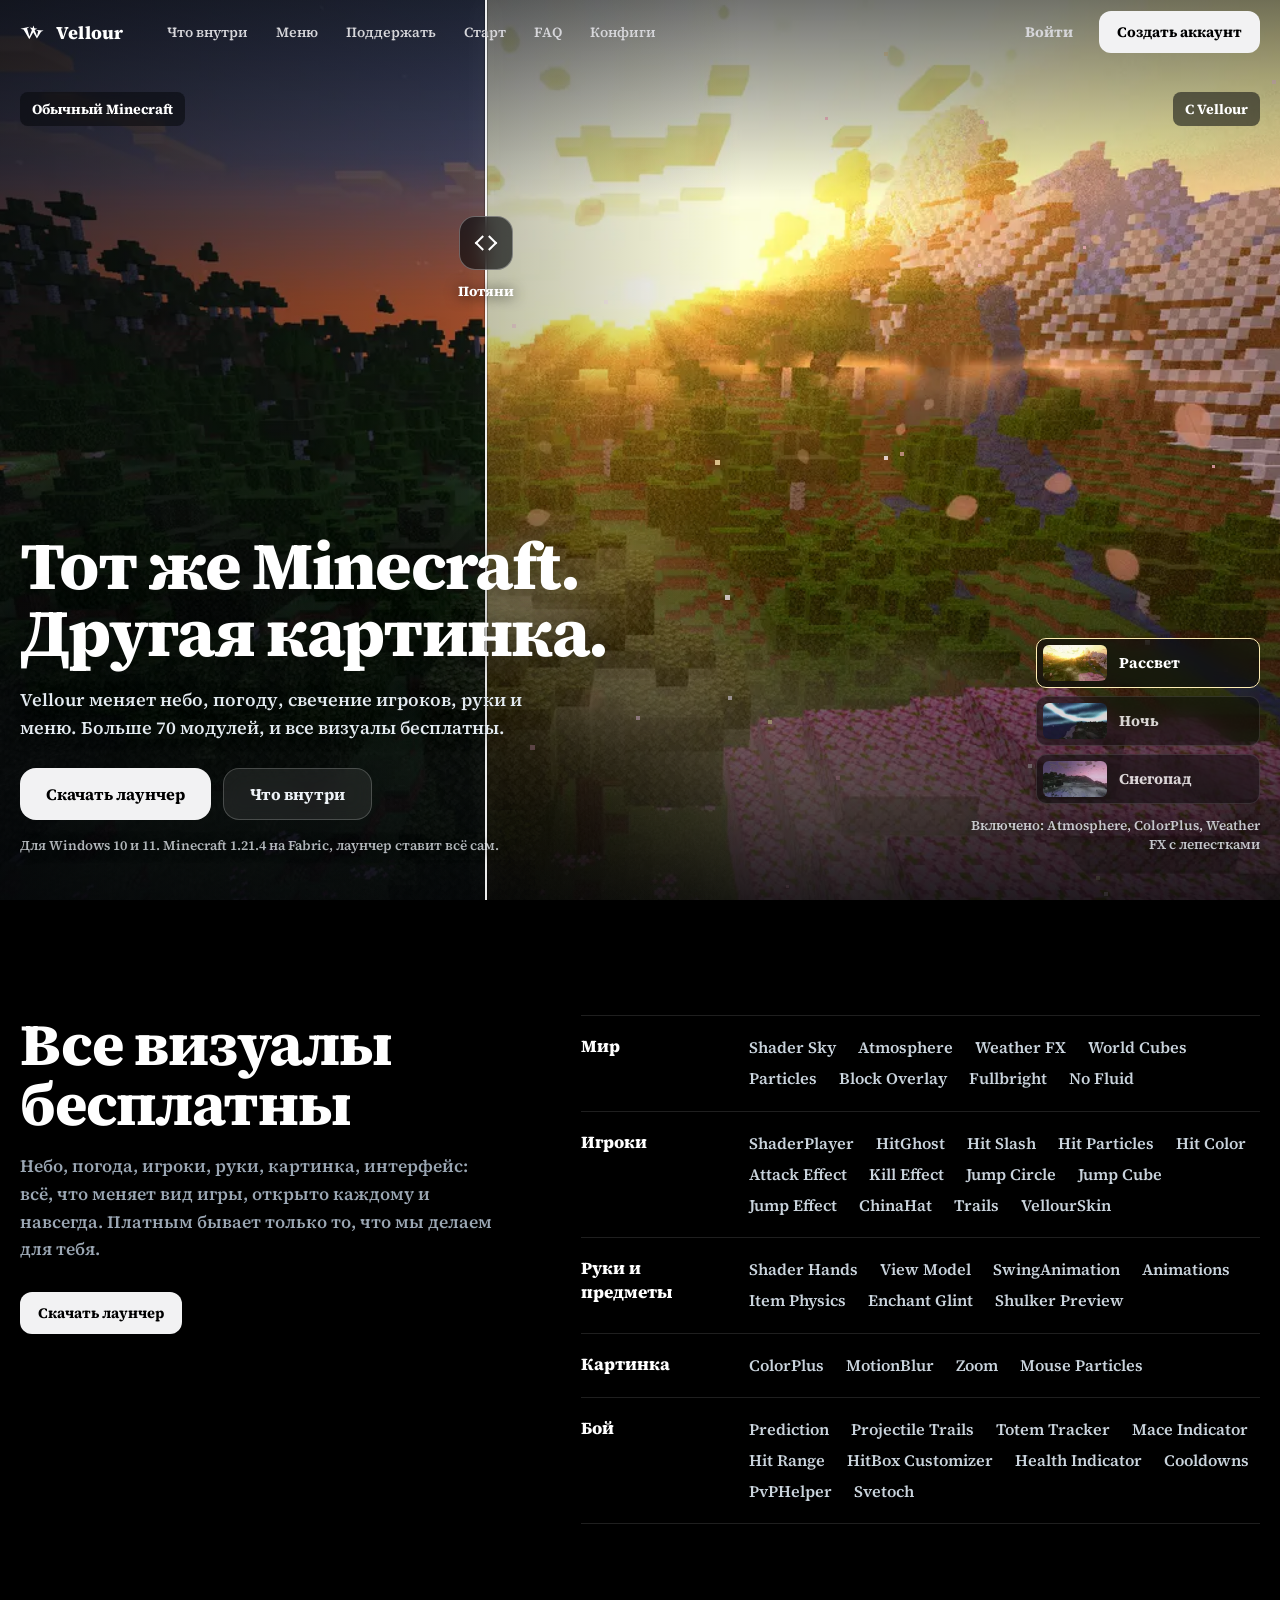
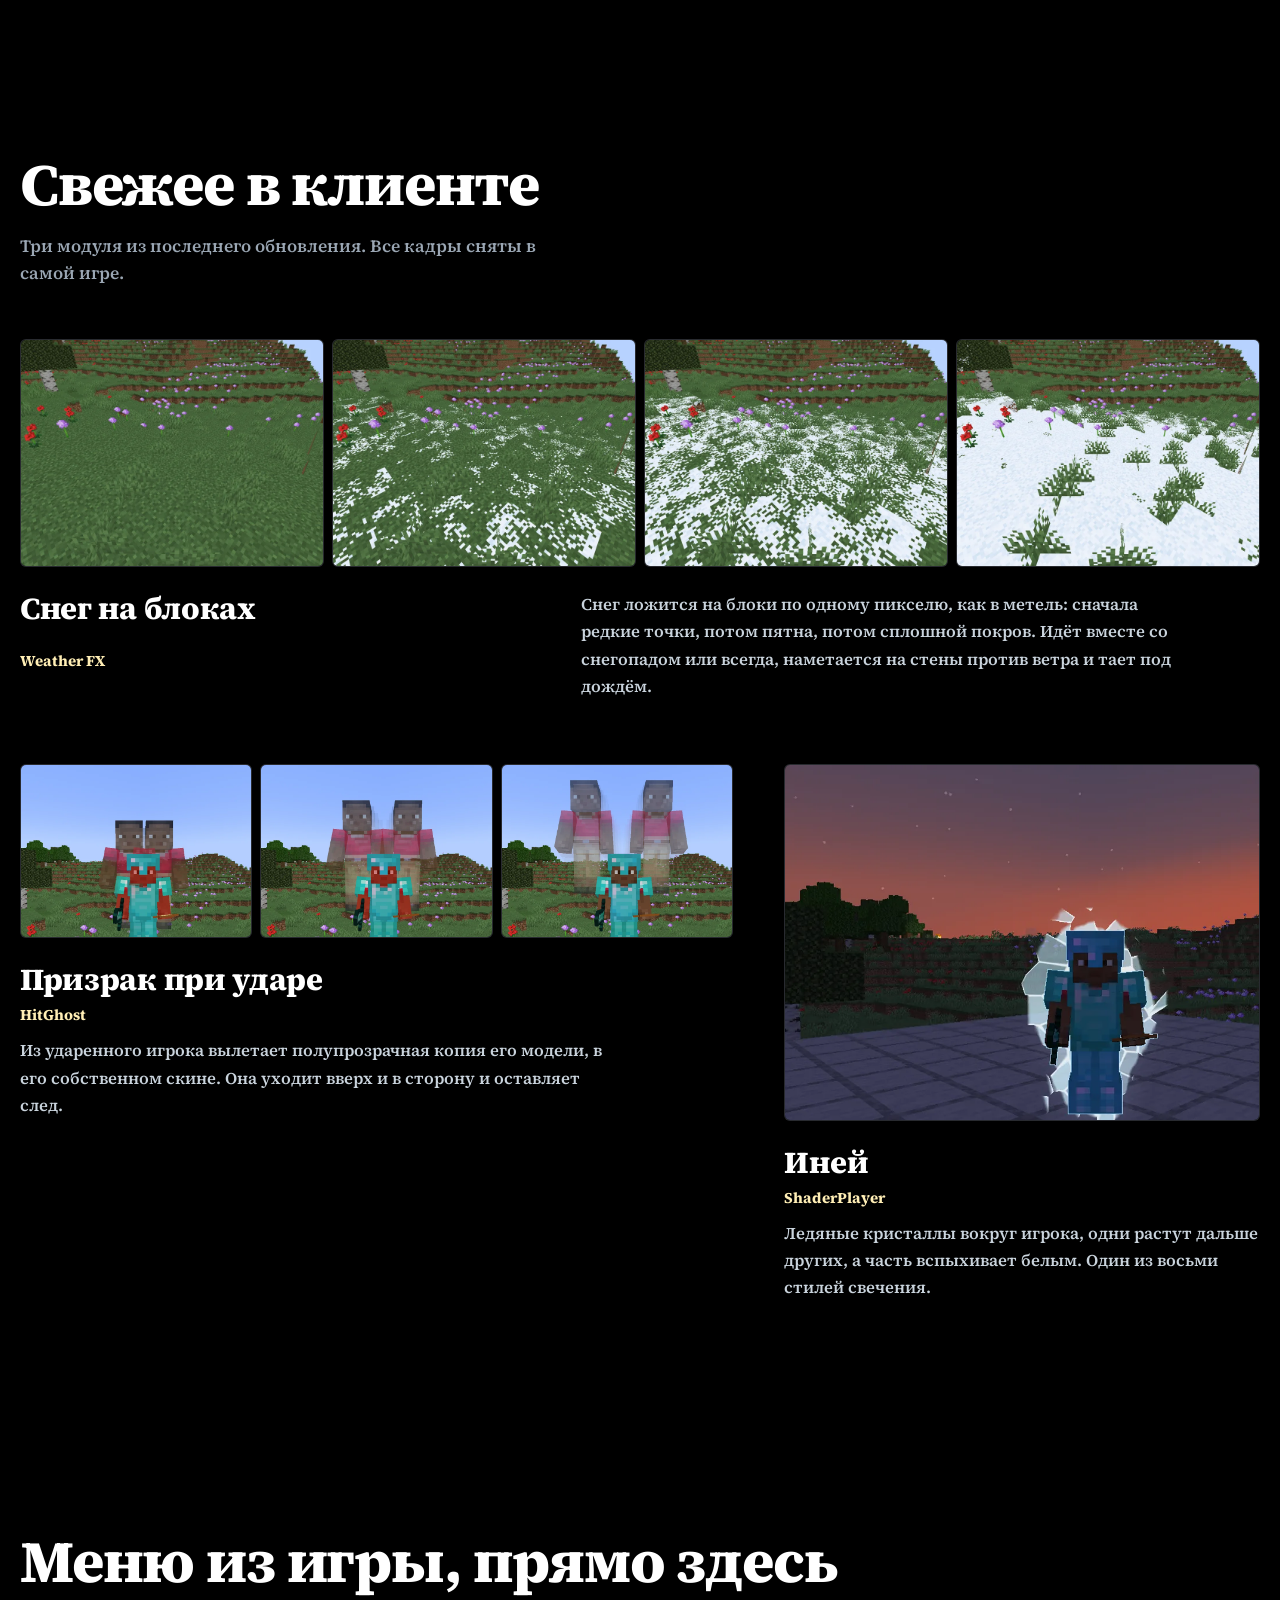
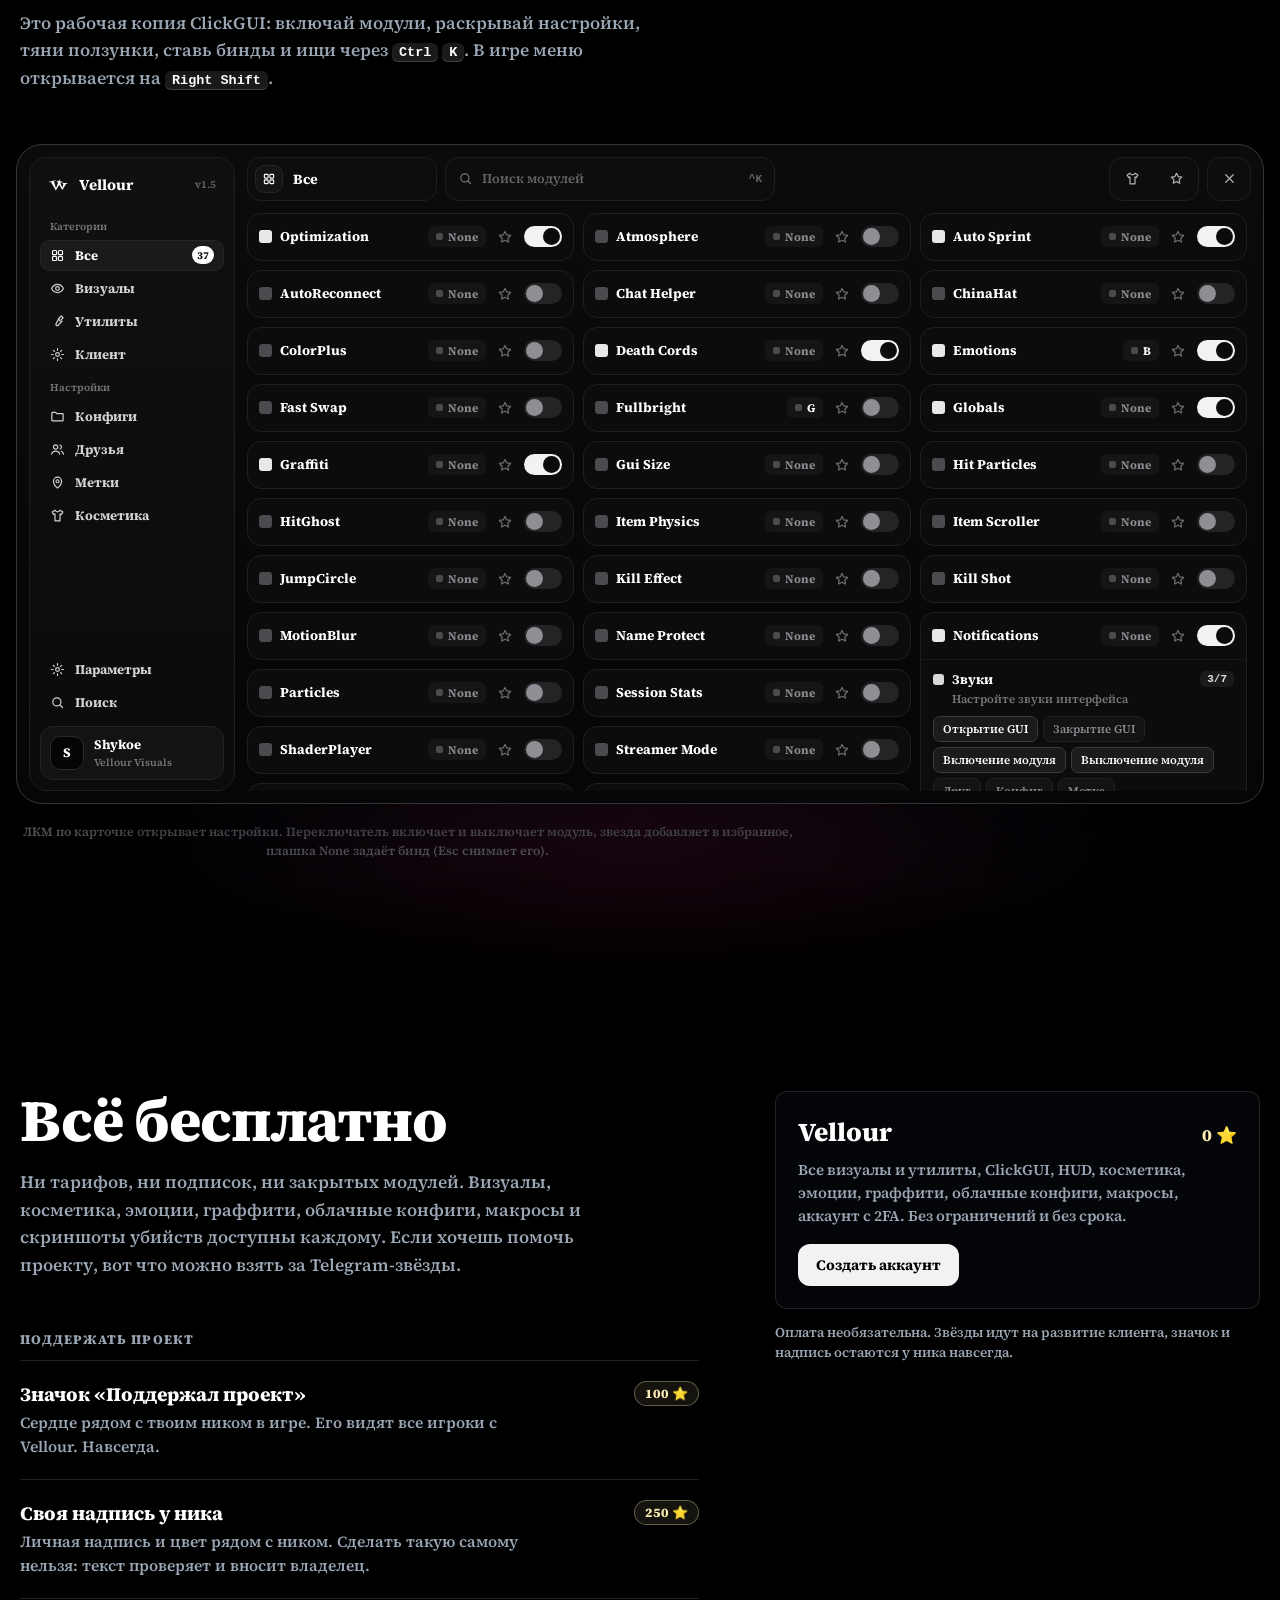
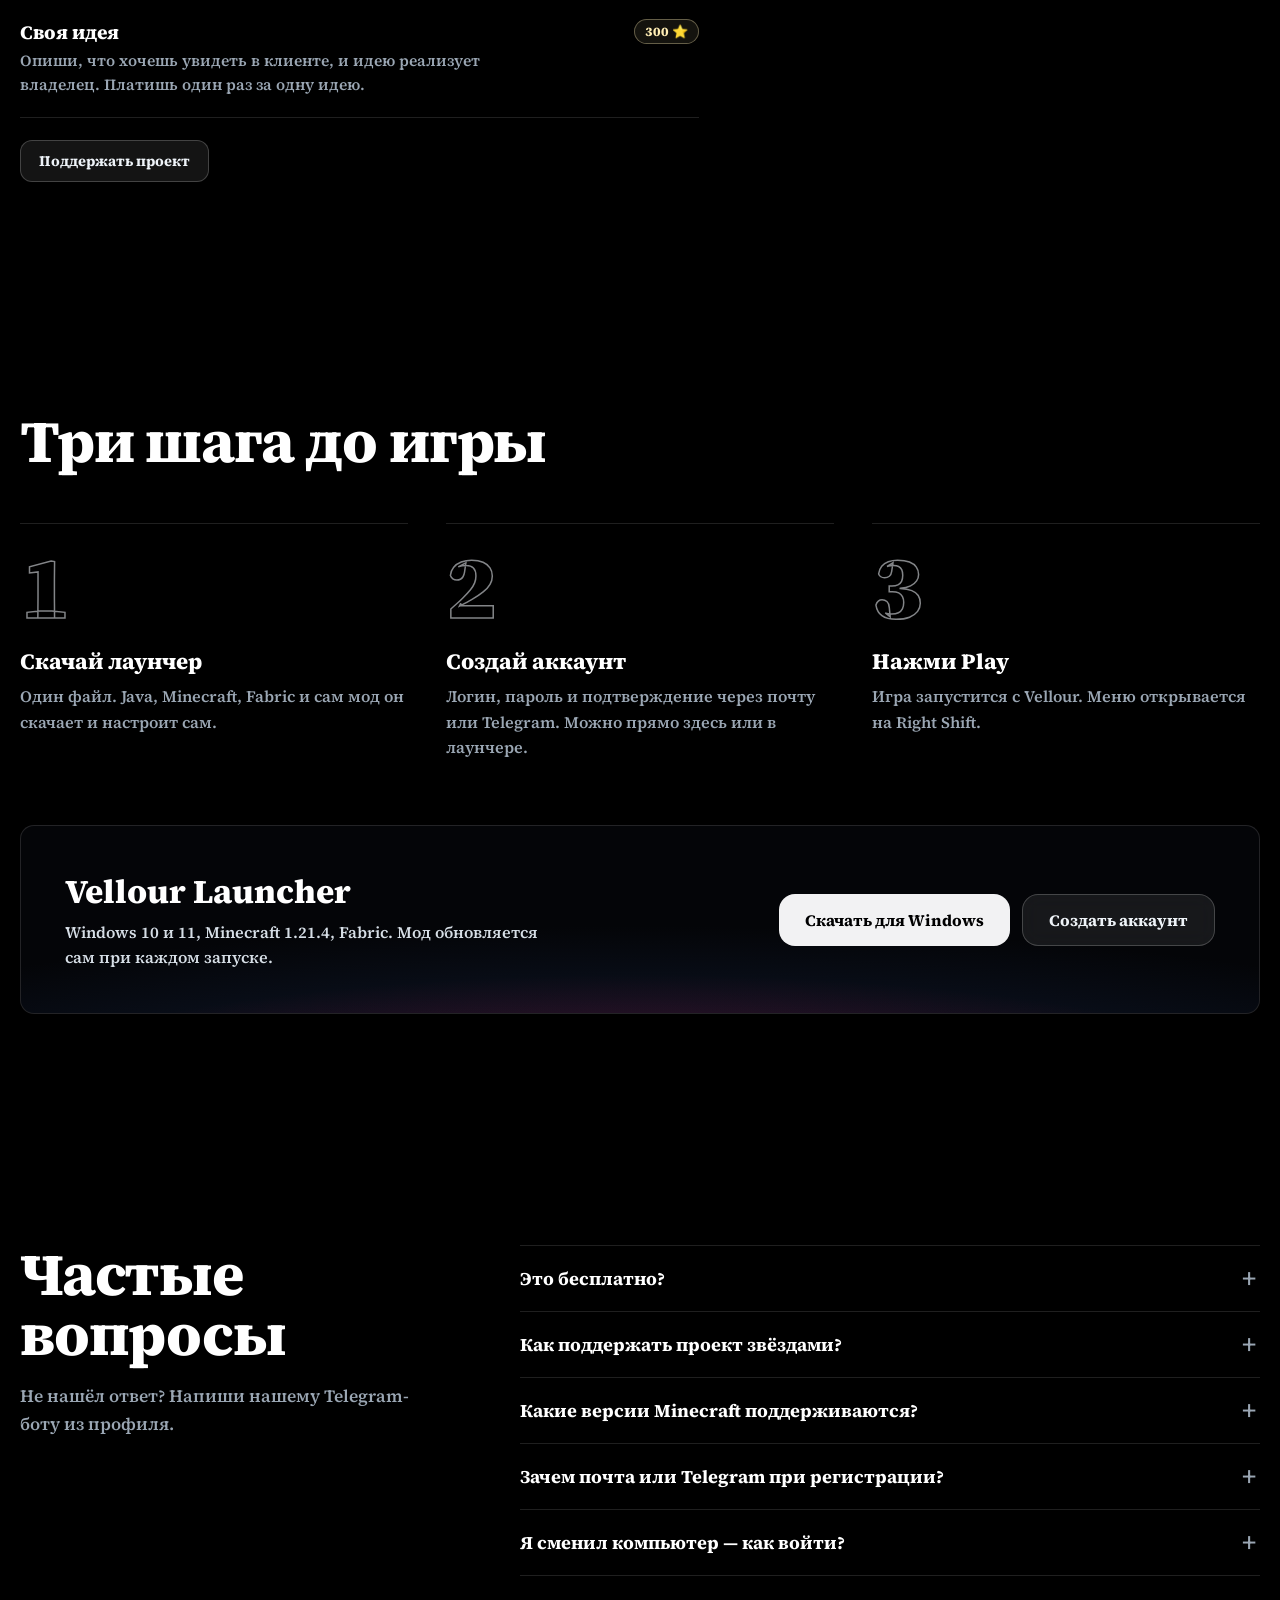
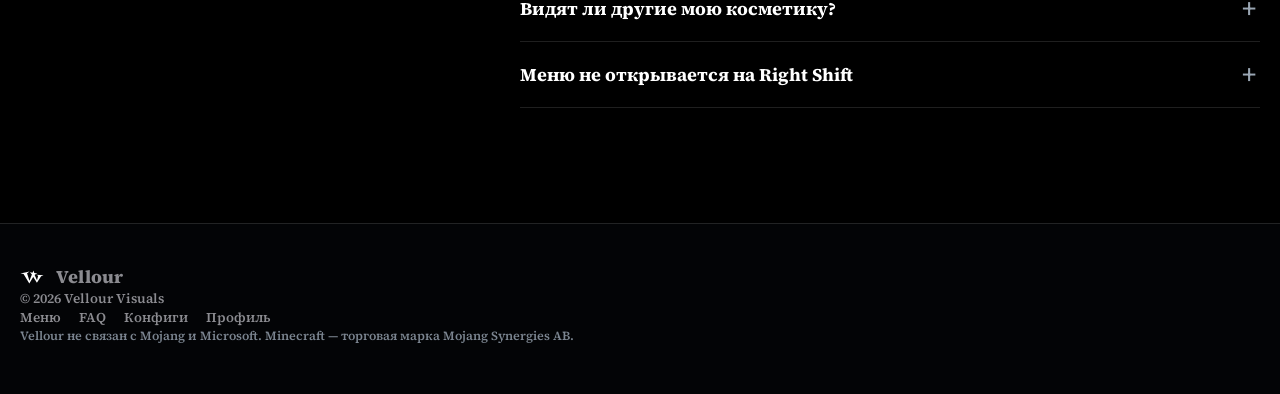
==== index.html @ b3ac4648 "Mirror of the site, 2026-11-12 23:23" ====
<!doctype html>
<html lang="ru">
<head>
  <script src="/assets/js/mirror.js"></script>
  <meta charset="utf-8">
  <meta name="viewport" content="width=device-width, initial-scale=1">
  <title>Vellour — визуалы для Minecraft</title>
  <meta name="description" content="Vellour — клиент визуалов для Minecraft 1.21.4 на Fabric: небо, погода, свечение игроков, руки и меню. Все визуалы бесплатны.">
  <meta name="theme-color" content="#05070a">
  <link rel="icon" type="image/svg+xml" href="/assets/img/favicon.svg">
  <link rel="icon" type="image/png" href="/assets/img/favicon.png">
  <meta property="og:title" content="Vellour — визуалы для Minecraft">
  <meta property="og:description" content="Небо, погода, свечение игроков, руки и меню. Все визуалы бесплатны.">
  <meta property="og:image" content="https://vellour.github.io/assets/img/og.jpg">
  <meta name="twitter:card" content="summary_large_image">
  <link rel="preload" as="image" href="/assets/img/scenes/dawn-b.webp" imagesrcset="/assets/img/scenes/dawn-b-m.webp 1280w, /assets/img/scenes/dawn-b.webp 1920w" imagesizes="100vw" fetchpriority="high">
  <link rel="stylesheet" href="/assets/css/site.css">
  <link rel="stylesheet" href="/assets/css/landing.css">
  <link rel="stylesheet" href="/assets/css/gui-demo.css">
</head>
<body>
  <header class="nav">
    <div class="nav-inner">
      <a class="brand" href="/"><img src="/assets/img/mark.svg" alt="">Vellour</a>
      <nav class="nav-links">
        <a href="#inside">Что внутри</a>
        <a href="#menu">Меню</a>
        <a href="#services">Поддержать</a>
        <a href="#start">Старт</a>
        <a href="#faq">FAQ</a>
        <a href="/configs">Конфиги</a>
      </nav>
      <div class="nav-right">
        <a class="btn btn-ghost" href="/login">Войти</a>
        <a class="btn btn-white" href="/register#register">Создать аккаунт</a>
      </div>
      <button class="nav-burger" aria-label="Меню"><span></span><span></span></button>
    </div>
  </header>

  <!-- ================= HERO: one frame, two pictures ================= -->
  <section class="hero" id="top" aria-label="Сравнение: обычный Minecraft и Minecraft с Vellour">
    <div class="cmp" id="cmp" style="--pos:38">
      <div class="cmp-layer cmp-base">
        <img id="img-a" src="/assets/img/scenes/dawn-a.webp" srcset="/assets/img/scenes/dawn-a-m.webp 1280w, /assets/img/scenes/dawn-a.webp 1920w" sizes="100vw" width="1920" height="1080" alt="Обычный Minecraft: рассвет над лесом и снежной горой" fetchpriority="high" draggable="false">
        <canvas class="fx" aria-hidden="true"></canvas>
      </div>
      <div class="cmp-layer cmp-top">
        <img id="img-b" src="/assets/img/scenes/dawn-b.webp" srcset="/assets/img/scenes/dawn-b-m.webp 1280w, /assets/img/scenes/dawn-b.webp 1920w" sizes="100vw" width="1920" height="1080" alt="Тот же рассвет с Vellour: лучи солнца, тёплый свет, туман и падающие лепестки" fetchpriority="high" draggable="false">
        <canvas class="fx" aria-hidden="true"></canvas>
        <canvas class="particles" aria-hidden="true"></canvas>
      </div>
      <span class="cmp-line" aria-hidden="true"></span>
      <button class="cmp-knob" id="cmp-knob" type="button" role="slider" aria-label="Граница между обычным Minecraft и Vellour" aria-valuemin="0" aria-valuemax="100" aria-valuenow="38" aria-orientation="horizontal"><span class="cmp-hint" id="cmp-hint">Потяни</span></button>
      <span class="cmp-tag cmp-tag-a">Обычный Minecraft</span>
      <span class="cmp-tag cmp-tag-b">С Vellour</span>
    </div>

    <div class="hero-inner">
      <div class="hero-copy">
        <h1>Тот же Minecraft.<br>Другая картинка.</h1>
        <p class="hero-sub">Vellour меняет небо, погоду, свечение игроков, руки и меню. Больше 70 модулей, и все визуалы бесплатны.</p>
        <div class="hero-actions">
          <a class="btn btn-white btn-lg" href="#" data-download>Скачать лаунчер</a>
          <a class="btn btn-glass btn-lg" href="#inside">Что внутри</a>
        </div>
        <p class="hero-fine" id="hero-fine">Для Windows 10 и 11. Minecraft 1.21.4 на Fabric, лаунчер ставит всё сам.</p>
      </div>
      <div class="scene-pick" role="tablist" aria-label="Сцена для сравнения">
        <button class="scene on" role="tab" aria-selected="true" data-scene="0"><img src="/assets/img/scenes/dawn-t.webp" alt="" width="96" height="54"><span>Рассвет</span></button>
        <button class="scene" role="tab" aria-selected="false" data-scene="1"><img src="/assets/img/scenes/night-t.webp" alt="" width="96" height="54" loading="lazy"><span>Ночь</span></button>
        <button class="scene" role="tab" aria-selected="false" data-scene="2"><img src="/assets/img/scenes/snow-t.webp" alt="" width="96" height="54" loading="lazy"><span>Снегопад</span></button>
        <p class="scene-mods" id="scene-mods" aria-live="polite">Включено: Atmosphere, ColorPlus, Weather FX с лепестками</p>
      </div>
    </div>
  </section>

  <!-- ================= INSIDE ================= -->
  <section class="section" id="inside">
    <div class="wrap split">
      <div class="split-head">
        <h2 class="h2">Все визуалы бесплатны</h2>
        <p class="lead">Небо, погода, игроки, руки, картинка, интерфейс: всё, что меняет вид игры, открыто каждому и навсегда. Платным бывает только то, что мы делаем для тебя.</p>
        <a class="btn btn-white" href="#" data-download>Скачать лаунчер</a>
      </div>
      <dl class="index">
        <div><dt>Мир</dt><dd><span>Shader Sky</span><span>Atmosphere</span><span>Weather FX</span><span>World Cubes</span><span>Particles</span><span>Block Overlay</span><span>Fullbright</span><span>No Fluid</span></dd></div>
        <div><dt>Игроки</dt><dd><span>ShaderPlayer</span><span>HitGhost</span><span>Hit Slash</span><span>Hit Particles</span><span>Hit Color</span><span>Attack Effect</span><span>Kill Effect</span><span>Jump Circle</span><span>Jump Cube</span><span>Jump Effect</span><span>ChinaHat</span><span>Trails</span><span>VellourSkin</span></dd></div>
        <div><dt>Руки и предметы</dt><dd><span>Shader Hands</span><span>View Model</span><span>SwingAnimation</span><span>Animations</span><span>Item Physics</span><span>Enchant Glint</span><span>Shulker Preview</span></dd></div>
        <div><dt>Картинка</dt><dd><span>ColorPlus</span><span>MotionBlur</span><span>Zoom</span><span>Mouse Particles</span></dd></div>
        <div><dt>Бой</dt><dd><span>Prediction</span><span>Projectile Trails</span><span>Totem Tracker</span><span>Mace Indicator</span><span>Hit Range</span><span>HitBox Customizer</span><span>Health Indicator</span><span>Cooldowns</span><span>PvPHelper</span><span>Svetoch</span></dd></div>
      </dl>
    </div>
  </section>

  <!-- ================= FRAMES from the game ================= -->
  <section class="section" id="frames">
    <div class="wrap">
      <div class="section-head">
        <h2 class="h2">Свежее в клиенте</h2>
        <p class="lead">Три модуля из последнего обновления. Все кадры сняты в самой игре.</p>
      </div>

      <article class="story story-wide">
        <div class="strip strip-4">
          <figure><img src="/assets/img/frames/snow-1.webp" alt="Луг без снега" loading="lazy" width="640" height="480"></figure>
          <figure><img src="/assets/img/frames/snow-2.webp" alt="Снег лежит редкими белыми пикселями" loading="lazy" width="640" height="480"></figure>
          <figure><img src="/assets/img/frames/snow-3.webp" alt="Снега больше, трава ещё видна" loading="lazy" width="640" height="480"></figure>
          <figure><img src="/assets/img/frames/snow-4.webp" alt="Земля почти целиком белая" loading="lazy" width="640" height="480"></figure>
        </div>
        <div class="story-text">
          <h3>Снег на блоках</h3>
          <p class="story-mod">Weather FX</p>
          <p>Снег ложится на блоки по одному пикселю, как в метель: сначала редкие точки, потом пятна, потом сплошной покров. Идёт вместе со снегопадом или всегда, наметается на стены против ветра и тает под дождём.</p>
        </div>
      </article>

      <div class="story-pair">
        <article class="story">
          <div class="strip strip-3">
            <figure><img src="/assets/img/frames/ghost-1.webp" alt="Удар: призрак ещё в теле игрока" loading="lazy" width="640" height="480"></figure>
            <figure><img src="/assets/img/frames/ghost-2.webp" alt="Призрак отделяется от игрока" loading="lazy" width="640" height="480"></figure>
            <figure><img src="/assets/img/frames/ghost-3.webp" alt="Призрак улетает вверх и тает" loading="lazy" width="640" height="480"></figure>
          </div>
          <div class="story-text">
            <h3>Призрак при ударе</h3>
            <p class="story-mod">HitGhost</p>
            <p>Из ударенного игрока вылетает полупрозрачная копия его модели, в его собственном скине. Она уходит вверх и в сторону и оставляет след.</p>
          </div>
        </article>
        <article class="story">
          <div class="strip strip-1">
            <figure><img src="/assets/img/frames/frost-1.webp" alt="Игрок в ледяных кристаллах ночью" loading="lazy" width="640" height="480"></figure>
          </div>
          <div class="story-text">
            <h3>Иней</h3>
            <p class="story-mod">ShaderPlayer</p>
            <p>Ледяные кристаллы вокруг игрока, одни растут дальше других, а часть вспыхивает белым. Один из восьми стилей свечения.</p>
          </div>
        </article>
      </div>
    </div>
  </section>

  <!-- ================= LIVE CLICKGUI ================= -->
  <section class="section gui-section" id="menu">
    <div class="wrap">
      <div class="section-head">
        <h2 class="h2">Меню из игры, прямо здесь</h2>
        <p class="lead">Это рабочая копия ClickGUI: включай модули, раскрывай настройки, тяни ползунки, ставь бинды и ищи через <kbd class="kbd">Ctrl</kbd> <kbd class="kbd">K</kbd>. В игре меню открывается на <kbd class="kbd">Right Shift</kbd>.</p>
      </div>
      <div class="gui-wrap">
        <div class="gui" id="gui-app">
          <aside class="g-side">
            <div class="g-brand"><img src="/assets/img/mark.svg" alt=""><b>Vellour</b><span>v1.5</span></div>
            <div class="g-sec">Категории</div>
            <div class="g-nav" id="g-cats"></div>
            <div class="g-sec">Настройки</div>
            <div class="g-nav" id="g-tools"></div>
            <div class="g-fill"></div>
            <div class="g-nav">
              <button data-cat="client"><i class="gi gi-gear"></i>Параметры</button>
              <button data-focus-search><i class="gi gi-search"></i>Поиск</button>
            </div>
            <div class="g-user"><div class="g-ava">S</div><div><b>Shykoe</b><span>Vellour Visuals</span></div></div>
          </aside>
          <main class="g-main">
            <div class="g-top">
              <div class="g-chip"><i class="gi" id="g-chip-icon"></i><b id="g-chip-title">Все</b></div>
              <label class="g-search"><i class="gi gi-search"></i><input id="g-search" placeholder="Поиск модулей" autocomplete="off" spellcheck="false"><span>^K</span></label>
              <div class="g-actions">
                <div class="g-pill"><button title="Косметика" data-tool="cosmetics"><i class="gi gi-shirt"></i></button><button title="Избранное" id="g-fav-only"><i class="gi gi-star"></i></button></div>
                <button class="g-btn" title="Сбросить" id="g-reset"><i class="gi gi-x"></i></button>
              </div>
            </div>
            <div class="g-content" id="g-content"></div>
          </main>
        </div>
      </div>
      <p class="gui-note">ЛКМ по карточке открывает настройки. Переключатель включает и выключает модуль, звезда добавляет в избранное, плашка None задаёт бинд (Esc снимает его).</p>
    </div>
  </section>

  <!-- ================= SUPPORT ================= -->
  <section class="section" id="services">
    <div class="wrap split split-rev">
      <div>
        <div class="section-head">
          <h2 class="h2">Всё бесплатно</h2>
          <p class="lead">Ни тарифов, ни подписок, ни закрытых модулей. Визуалы, косметика, эмоции, граффити, облачные конфиги, макросы и скриншоты убийств доступны каждому. Если хочешь помочь проекту, вот что можно взять за Telegram-звёзды.</p>
        </div>
        <h3 class="ledger-label">Поддержать проект</h3>
        <ul class="ledger">
          <li><div><b>Значок «Поддержал проект»</b><p>Сердце рядом с твоим ником в игре. Его видят все игроки с Vellour. Навсегда.</p></div><span class="tier" data-svc-price="supporter">100 ⭐</span></li>
          <li><div><b>Своя надпись у ника</b><p>Личная надпись и цвет рядом с ником. Сделать такую самому нельзя: текст проверяет и вносит владелец.</p></div><span class="tier" data-svc-price="nametag">250 ⭐</span></li>
          <li><div><b>Своя идея</b><p>Опиши, что хочешь увидеть в клиенте, и идею реализует владелец. Платишь один раз за одну идею.</p></div><span class="tier" data-svc-price="idea">300 ⭐</span></li>
        </ul>
        <p class="ledger-cta"><a class="btn btn-glass" href="/profile#services">Поддержать проект</a></p>
      </div>
      <aside class="plans" aria-label="Что входит">
        <div class="plan">
          <div class="plan-top"><b>Vellour</b><span>0 ⭐</span></div>
          <p>Все визуалы и утилиты, ClickGUI, HUD, косметика, эмоции, граффити, облачные конфиги, макросы, аккаунт с 2FA. Без ограничений и без срока.</p>
          <a class="btn btn-white" href="/register#register">Создать аккаунт</a>
        </div>
        <p class="plans-note">Оплата необязательна. Звёзды идут на развитие клиента, значок и надпись остаются у ника навсегда.</p>
      </aside>
    </div>
  </section>

  <!-- ================= START ================= -->
  <section class="section" id="start">
    <div class="wrap">
      <div class="section-head">
        <h2 class="h2">Три шага до игры</h2>
      </div>
      <ol class="steps">
        <li><span class="step-n">1</span><h3>Скачай лаунчер</h3><p>Один файл. Java, Minecraft, Fabric и сам мод он скачает и настроит сам.</p></li>
        <li><span class="step-n">2</span><h3>Создай аккаунт</h3><p>Логин, пароль и подтверждение через почту или Telegram. Можно прямо здесь или в лаунчере.</p></li>
        <li><span class="step-n">3</span><h3>Нажми Play</h3><p>Игра запустится с Vellour. Меню открывается на Right Shift.</p></li>
      </ol>
      <div class="download" id="download">
        <div class="dl-text">
          <h3>Vellour Launcher</h3>
          <p>Windows 10 и 11, Minecraft 1.21.4, Fabric. Мод обновляется сам при каждом запуске.</p>
        </div>
        <div class="dl-actions">
          <a class="btn btn-white btn-lg" href="#" data-download>Скачать для Windows</a>
          <a class="btn btn-glass btn-lg" href="/register#register">Создать аккаунт</a>
        </div>
      </div>
    </div>
  </section>

  <!-- ================= FAQ ================= -->
  <section class="section" id="faq">
    <div class="wrap faq-wrap">
      <div class="section-head">
        <h2 class="h2">Частые вопросы</h2>
        <p class="lead">Не нашёл ответ? Напиши нашему Telegram-боту из профиля.</p>
      </div>
      <div class="faq">
        <details><summary>Это бесплатно?</summary><p>Да, всё: визуалы, косметика, эмоции, граффити, облачные конфиги, макросы, скриншоты убийств и статистика сессии. Тарифов нет. Проект можно просто поддержать за Telegram-звёзды: значок у ника, своя надпись у ника или одна своя идея.</p></details>
        <details><summary>Как поддержать проект звёздами?</summary><p>Профиль → «Поддержать» → выбери услугу. Откроется оплата в Telegram, после неё значок, надпись или идея включатся сами. Ещё можно написать боту /shop.</p></details>
        <details><summary>Какие версии Minecraft поддерживаются?</summary><p>Minecraft Java 1.21.4 на Fabric. Лаунчер сам скачает нужную версию, Fabric и Fabric API.</p></details>
        <details><summary>Зачем почта или Telegram при регистрации?</summary><p>Чтобы ты мог восстановить пароль и чтобы никто не наделал фейковых аккаунтов. Привязки и 2FA настраиваются в профиле.</p></details>
        <details><summary>Я сменил компьютер — как войти?</summary><p>Аккаунт привязан к ПК. Зайди в профиль на сайте → «Безопасность» → «Сбросить привязку к ПК». Следующий вход в лаунчер привяжет новый компьютер. Сбрасывать можно раз в 7 дней.</p></details>
        <details><summary>Видят ли другие мою косметику?</summary><p>Да, все игроки с Vellour на том же сервере видят твои крылья, шапки, питомцев, эмоции и граффити.</p></details>
        <details><summary>Меню не открывается на Right Shift</summary><p>Убедись, что запускаешь игру через лаунчер Vellour: он сам кладёт мод в папку mods. Если ставишь мод вручную, нужен Fabric Loader 0.18.4+ и Fabric API.</p></details>
      </div>
    </div>
  </section>

  <footer class="footer">
    <div class="wrap">
      <a class="brand" href="/"><img src="/assets/img/mark.svg" alt="">Vellour</a>
      <span>© <span id="year"></span> Vellour Visuals</span>
      <div class="links"><a href="#menu">Меню</a><a href="#faq">FAQ</a><a href="/configs">Конфиги</a><a href="/profile">Профиль</a></div>
      <p class="legal">Vellour не связан с Mojang и Microsoft. Minecraft — торговая марка Mojang Synergies AB.</p>
    </div>
  </footer>

  <script src="/assets/js/common.js"></script>
  <script src="/assets/js/gui-demo.js"></script>
  <script src="/assets/js/landing.js"></script>
</body>
</html>
---- assets/css/site.css ----
/* Vellour — shared site styles (same palette as the launcher and the ClickGUI) */
@font-face { font-family: 'Vellour Serif'; font-weight: 600; font-display: swap; src: url('../fonts/vellour-serif-latin-600.ttf') format('truetype'); unicode-range: U+0000-024F, U+2000-206F, U+20AC; }
@font-face { font-family: 'Vellour Serif'; font-weight: 700; font-display: swap; src: url('../fonts/vellour-serif-latin-700.ttf') format('truetype'); unicode-range: U+0000-024F, U+2000-206F, U+20AC; }
@font-face { font-family: 'Vellour Serif'; font-weight: 800; font-display: swap; src: url('../fonts/vellour-serif-latin-800.ttf') format('truetype'); unicode-range: U+0000-024F, U+2000-206F, U+20AC; }
@font-face { font-family: 'Vellour Serif'; font-weight: 600; font-display: swap; src: url('../fonts/vellour-serif-cyrillic-600.ttf') format('truetype'); unicode-range: U+0400-045F, U+0490-0491, U+04B0-04B1, U+2116; }
@font-face { font-family: 'Vellour Serif'; font-weight: 700; font-display: swap; src: url('../fonts/vellour-serif-cyrillic-700.ttf') format('truetype'); unicode-range: U+0400-045F, U+0490-0491, U+04B0-04B1, U+2116; }
@font-face { font-family: 'Vellour Serif'; font-weight: 800; font-display: swap; src: url('../fonts/vellour-serif-cyrillic-800.ttf') format('truetype'); unicode-range: U+0400-045F, U+0490-0491, U+04B0-04B1, U+2116; }

:root {
  --bg: #000;
  --panel: #0b0b0c;
  --card: #0e0e0f;
  --card-2: #131314;
  --line: #1f2021;
  --line-2: #2a2b2d;
  --text: #fff;
  --soft: #d6d6da;
  --muted: #8b8b90;
  --dim: #5f5f64;
  --blue: #1a2d54;
  --pink: #dd083d;
  --cream: #ffeeb5;
  --ok: #7ee0a5;
  --bad: #ff8a9c;
  --radius: 16px;
  --snow: #eef3f8;
  --mist: #9aa6b3;
  --line-soft: rgba(255, 255, 255, .12);
  --panel-glass: rgba(6, 8, 11, .74);
  --font: 'New York Small', 'NewYorkSmall', 'Vellour Serif', Georgia, 'Times New Roman', serif;
  --mono: ui-monospace, 'Cascadia Mono', Consolas, monospace;
}

* { box-sizing: border-box; margin: 0; padding: 0; }
[hidden] { display: none !important; }
html { scroll-behavior: smooth; background: var(--bg); }
body { background: transparent; color: var(--text); font-family: var(--font); font-weight: 600; -webkit-font-smoothing: antialiased; overflow-x: hidden; }

/* The page background on every page: a real in-game frame, already blurred and dimmed (see assets/img/backdrop.webp), fixed
   behind the content, with a vignette and film grain on top so that it reads as air, not as a picture. */
body::before {
  content: ''; position: fixed; inset: 0; z-index: -2; pointer-events: none;
  background: #05070a url('/assets/img/backdrop.webp') center / cover no-repeat;
}
body::after {
  content: ''; position: fixed; inset: 0; z-index: -1; pointer-events: none;
  background: radial-gradient(130% 100% at 50% 35%, rgba(0, 0, 0, 0) 38%, rgba(0, 0, 0, .6) 100%), url('/assets/img/grain.png');
}
a { color: inherit; text-decoration: none; }
button, input { font: inherit; color: inherit; }
button { cursor: pointer; background: none; border: 0; }
::selection { background: rgba(221, 8, 61, .45); }
img { display: block; }

/* ---------- nav ---------- */
/* a plain bar: clear over the hero picture, a dark glass strip once the page has scrolled */
.nav {
  position: fixed; inset: 0 0 auto; z-index: 50; display: flex; justify-content: center; padding: 0 20px;
  border-bottom: 1px solid transparent; transition: background .3s, border-color .3s;
}
.nav-inner {
  width: min(1240px, 100%); height: 64px; padding: 0;
  display: flex; align-items: center; gap: 22px;
}
.nav.scrolled {
  background: rgba(5, 7, 10, .82); border-bottom-color: var(--line-soft);
  backdrop-filter: blur(14px) saturate(1.1); -webkit-backdrop-filter: blur(14px) saturate(1.1);
}
.brand { display: flex; align-items: center; gap: 10px; font-size: 18px; font-weight: 800; letter-spacing: .2px; }
.brand img { width: 26px; height: auto; }
.nav-links { display: flex; gap: 4px; margin-left: 10px; }
.nav-links a { padding: 8px 12px; border-radius: 10px; font-size: 14px; color: var(--soft); transition: color .2s, background .2s; }
.nav-links a:hover { color: #fff; background: rgba(255, 255, 255, .05); }
.nav-right { margin-left: auto; display: flex; gap: 8px; align-items: center; }
.nav-burger { display: none; width: 40px; height: 40px; border-radius: 10px; margin-left: auto; }
.nav-burger span { display: block; width: 18px; height: 2px; background: #fff; margin: 4px auto; border-radius: 2px; }

/* ---------- buttons ---------- */
.btn {
  display: inline-flex; align-items: center; justify-content: center; gap: 8px; height: 42px; padding: 0 18px;
  border-radius: 12px; font-size: 14.5px; font-weight: 700; white-space: nowrap;
  transition: transform .15s, filter .2s, background .2s, border-color .2s, opacity .2s;
}
.btn:active { transform: scale(.97); }
.btn-white { background: #f2f2f3; color: #000; }
.btn-white:hover { background: #fff; }
.btn-ghost { color: var(--soft); }
.btn-ghost:hover { color: #fff; background: rgba(255, 255, 255, .06); }
.btn-dark {
  border: 1px solid transparent;
  background: linear-gradient(#070707, #070707) padding-box, linear-gradient(0deg, #5a5a5a, rgba(90, 90, 90, .05)) border-box;
}
.btn-dark:hover { filter: brightness(1.45); }
.btn-lg { height: 52px; padding: 0 26px; border-radius: 16px; font-size: 16px; }
.btn[disabled] { opacity: .45; pointer-events: none; }
.btn .arrow { transition: transform .2s; }
.btn:hover .arrow { transform: translateX(3px); }

/* ---------- common blocks ---------- */
.container { width: min(1180px, calc(100% - 32px)); margin: 0 auto; }
.section { position: relative; padding: 120px 0; }
.eyebrow { font-family: var(--mono); font-size: 11.5px; letter-spacing: 2px; color: var(--muted); text-transform: uppercase; display: flex; gap: 10px; align-items: center; }
.eyebrow::before { content: ''; width: 18px; height: 1px; background: var(--muted); }
.h2 { font-size: clamp(34px, 5vw, 60px); font-weight: 700; line-height: 1.04; letter-spacing: -1px; margin: 16px 0 14px; }
.lead { color: var(--muted); font-size: 17px; line-height: 1.6; max-width: 560px; font-weight: 600; }
.card {
  background: linear-gradient(var(--card), var(--card)) padding-box, linear-gradient(180deg, #2b2b2d, #141415) border-box;
  border: 1px solid transparent; border-radius: var(--radius);
}
.glow-bottom {
  position: absolute; inset: auto 0 0; height: 60%; pointer-events: none; z-index: 0;
  background:
    radial-gradient(70% 55% at 50% 100%, rgba(255, 238, 181, .30), transparent 70%),
    radial-gradient(85% 70% at 50% 100%, rgba(221, 8, 61, .40), transparent 72%),
    radial-gradient(110% 95% at 50% 100%, rgba(26, 45, 84, .65), transparent 75%);
}

.reveal { opacity: 0; transform: translateY(26px); transition: opacity .9s cubic-bezier(.2, .7, .2, 1), transform .9s cubic-bezier(.2, .7, .2, 1); }
.reveal.in { opacity: 1; transform: none; }
.reveal.d1 { transition-delay: .08s; } .reveal.d2 { transition-delay: .16s; } .reveal.d3 { transition-delay: .24s; }

/* ---------- forms ---------- */
.field {
  width: 100%; height: 46px; padding: 0 16px; border-radius: 13px; outline: none; font-size: 15px;
  border: 1px solid transparent;
  background: linear-gradient(#0a0a0b, #0a0a0b) padding-box, linear-gradient(180deg, #2f2f31, #161617) border-box;
  transition: background .2s;
}
.field::placeholder { color: #5d5d62; }
.field:focus { background: linear-gradient(#0e0e0f, #0e0e0f) padding-box, linear-gradient(180deg, #77777b, #2c2c2e) border-box; }
label.lbl { display: block; font-size: 12.5px; color: #a6a6ab; margin: 0 0 7px 2px; }
.msg { min-height: 18px; font-size: 13px; color: var(--bad); margin-top: 10px; }
.msg.ok { color: var(--ok); }
.seg { display: grid; grid-auto-flow: column; grid-auto-columns: 1fr; padding: 4px; gap: 4px; border-radius: 13px; background: #0a0a0b; border: 1px solid var(--line); }
.seg button { height: 38px; border-radius: 10px; font-size: 14px; color: var(--muted); transition: background .2s, color .2s; display: flex; align-items: center; justify-content: center; gap: 8px; }
.seg button.on { background: #1b1b1d; color: #fff; box-shadow: inset 0 0 0 1px rgba(255, 255, 255, .06); }
.seg button svg { width: 16px; height: 16px; }

.otp { display: grid; grid-template-columns: repeat(6, 1fr); gap: 8px; }
.otp input { height: 58px; text-align: center; font-size: 24px; font-weight: 800; border-radius: 13px; }

.toggle { width: 38px; height: 21px; border-radius: 11px; background: #242426; position: relative; transition: background .2s; flex: none; }
.toggle i { position: absolute; left: 2px; top: 2px; width: 17px; height: 17px; border-radius: 50%; background: #8e8e94; transition: left .22s cubic-bezier(.3, 1.3, .5, 1), background .2s; }
.toggle.on { background: #f2f2f3; }
.toggle.on i { left: 19px; background: #0b0b0c; }

.spinner { width: 18px; height: 18px; border-radius: 50%; border: 2px solid rgba(255, 255, 255, .15); border-top-color: #fff; animation: spin .8s linear infinite; display: inline-block; vertical-align: middle; }
@keyframes spin { to { transform: rotate(360deg); } }

.toast {
  position: fixed; left: 50%; bottom: 26px; transform: translate(-50%, 20px); opacity: 0; z-index: 100;
  padding: 12px 18px; border-radius: 14px; background: #121213; border: 1px solid #2a2a2c; font-size: 14px;
  transition: opacity .3s, transform .3s; pointer-events: none; max-width: calc(100% - 32px);
}
.toast.show { opacity: 1; transform: translate(-50%, 0); }
.toast.bad { border-color: rgba(255, 138, 156, .45); }

/* ---------- footer ---------- */
.footer { border-top: 1px solid var(--line); padding: 40px 0 50px; color: var(--muted); font-size: 13.5px; }
.footer .container { display: flex; gap: 24px; align-items: center; flex-wrap: wrap; }
.footer .links { display: flex; gap: 18px; margin-left: auto; }
.footer a:hover { color: #fff; }

@media (max-width: 860px) {
  .nav-links, .nav-right { display: none; }
  .nav-burger { display: block; }
  .nav.open { background: rgba(5, 7, 10, .95); border-bottom-color: var(--line-soft); }
  .nav.open .nav-inner { height: auto; flex-wrap: wrap; padding: 10px 0 14px; }
  .nav.open .nav-links, .nav.open .nav-right { display: flex; width: 100%; margin: 0; }
  .nav.open .nav-links { flex-direction: column; }
  .nav.open .nav-right { justify-content: stretch; }
  .nav.open .nav-right .btn { flex: 1; }
  .section { padding: 84px 0; }
}
@media (prefers-reduced-motion: reduce) {
  * { animation: none !important; transition: none !important; scroll-behavior: auto !important; }
  .reveal { opacity: 1; transform: none; }
}
---- assets/css/landing.css ----
/* Vellour landing.
   The page is built around real frames of the game: a full-bleed picture that is two pictures (plain Minecraft | Minecraft with
   Vellour, one draggable edge), a blurred copy of it as the page background (see site.css), type and thin rules for the rest.
   No icons, no card grids; the brand's dawn glow is used once, behind the download. */

.wrap { width: min(1240px, calc(100% - 40px)); margin-inline: auto; }
.section { position: relative; padding: clamp(72px, 9vw, 132px) 0; scroll-margin-top: 64px; }
.section-head { margin-bottom: clamp(28px, 4vw, 52px); }
.h2 { font-size: clamp(34px, 4.6vw, 64px); font-weight: 800; line-height: 1.02; letter-spacing: -.02em; margin: 0 0 18px; text-wrap: balance; }
.lead { color: var(--mist); font-size: clamp(16px, 1.35vw, 19px); line-height: 1.6; max-width: 36em; font-weight: 600; text-wrap: pretty; }
.kbd { font-family: var(--mono); font-size: .78em; padding: 2px 7px; border-radius: 6px; color: #fff; background: rgba(255, 255, 255, .1); box-shadow: inset 0 -1px 0 rgba(255, 255, 255, .18); }
.btn-glass { color: var(--snow); background: rgba(255, 255, 255, .08); border: 1px solid rgba(255, 255, 255, .2); backdrop-filter: blur(10px); -webkit-backdrop-filter: blur(10px); }
.btn-glass:hover { background: rgba(255, 255, 255, .16); border-color: rgba(255, 255, 255, .34); }
:focus-visible { outline: 2px solid var(--cream); outline-offset: 3px; }

/* ============ HERO ============ */
.hero { position: relative; min-height: 100vh; min-height: 100svh; display: grid; align-items: end; overflow: hidden; isolation: isolate; background: #05070a; }
.cmp { position: absolute; inset: 0; touch-action: pan-y; user-select: none; -webkit-user-select: none; cursor: ew-resize; }
.cmp-layer { position: absolute; inset: 0; }
.cmp-layer img, .cmp-layer canvas { position: absolute; inset: 0; width: 100%; height: 100%; }
.cmp-layer img { object-fit: cover; object-position: 50% 56%; }
.cmp-layer canvas { pointer-events: none; }
.cmp-top { clip-path: inset(0 0 0 calc(var(--pos) * 1%)); }
.cmp-line { position: absolute; z-index: 2; top: 0; bottom: 0; left: calc(var(--pos) * 1%); width: 2px; margin-left: -1px; pointer-events: none;
  background: rgba(255, 255, 255, .92); box-shadow: 0 0 0 1px rgba(0, 0, 0, .22), 0 0 26px rgba(255, 255, 255, .28); }
.cmp-knob { position: absolute; z-index: 4; left: calc(var(--pos) * 1%); top: 27%; width: 54px; height: 54px; margin: -27px 0 0 -27px; border-radius: 16px; cursor: ew-resize; touch-action: none;
  background: rgba(6, 8, 11, .66); border: 1px solid rgba(255, 255, 255, .32); backdrop-filter: blur(10px); -webkit-backdrop-filter: blur(10px); }
.cmp-knob::before, .cmp-knob::after { content: ''; position: absolute; top: 50%; width: 9px; height: 9px; border: solid #fff; border-width: 0 0 2px 2px; }
.cmp-knob::before { left: 17px; transform: translateY(-50%) rotate(45deg); }
.cmp-knob::after { right: 17px; transform: translateY(-50%) rotate(-135deg); }
.cmp-hint { position: absolute; top: calc(100% + 12px); left: 50%; transform: translateX(-50%); font-size: 14px; font-weight: 700; color: #fff; white-space: nowrap; pointer-events: none;
  text-shadow: 0 1px 14px rgba(0, 0, 0, .85); transition: opacity .5s; }
.cmp.touched .cmp-hint { opacity: 0; }
.cmp-tag { position: absolute; z-index: 3; top: 92px; padding: 7px 12px; border-radius: 8px; font-size: 14px; font-weight: 700; color: #fff; pointer-events: none;
  background: rgba(6, 8, 11, .55); backdrop-filter: blur(8px); -webkit-backdrop-filter: blur(8px); transition: opacity .25s; }
.cmp-tag-a { left: max(20px, calc((100% - 1240px) / 2)); }
.cmp-tag-b { right: max(20px, calc((100% - 1240px) / 2)); }
.cmp.hide-a .cmp-tag-a, .cmp.hide-b .cmp-tag-b { opacity: 0; }
.hero::after { /* keeps the type readable: darker at the lower left and the very top, the picture itself stays clean */
  content: ''; position: absolute; inset: 0; z-index: 1; pointer-events: none;
  background:
    linear-gradient(90deg, rgba(4, 6, 9, .6) 0%, rgba(4, 6, 9, .3) 34%, rgba(4, 6, 9, 0) 58%),
    linear-gradient(0deg, rgba(4, 6, 9, .82) 0%, rgba(4, 6, 9, 0) 38%),
    linear-gradient(180deg, rgba(4, 6, 9, .55), rgba(4, 6, 9, 0) 22%);
}
.hero-inner { position: relative; z-index: 3; width: min(1240px, calc(100% - 40px)); margin-inline: auto; padding: 120px 0 clamp(26px, 5vh, 52px);
  display: grid; grid-template-columns: minmax(0, 760px) 1fr minmax(0, 300px); gap: 28px; align-items: end; pointer-events: none; }
.hero-copy { grid-column: 1; pointer-events: none; }
.hero-copy .btn, .scene-pick { pointer-events: auto; }
.scene-pick { grid-column: 3; }
.hero-copy h1 { font-size: clamp(40px, 5.2vw, 80px); font-weight: 800; line-height: 1; letter-spacing: -.025em; margin-bottom: 20px; text-wrap: balance; text-shadow: 0 2px 32px rgba(0, 0, 0, .5); }
.hero-sub { font-size: clamp(16px, 1.4vw, 19px); line-height: 1.55; color: #e3eaf0; max-width: 30em; margin-bottom: 26px; text-shadow: 0 1px 16px rgba(0, 0, 0, .65); text-wrap: pretty; }
.hero-actions { display: flex; gap: 12px; flex-wrap: wrap; }
.hero-fine { margin-top: 16px; font-size: 13.5px; color: rgba(238, 243, 248, .74); text-shadow: 0 1px 12px rgba(0, 0, 0, .7); }

.scene-pick { display: grid; gap: 8px; justify-items: end; }
.scene { display: flex; align-items: center; gap: 12px; width: 224px; padding: 6px 14px 6px 6px; border-radius: 10px; color: #fff; font-size: 15px; font-weight: 700; opacity: .8; text-align: left;
  background: rgba(6, 8, 11, .58); border: 1px solid rgba(255, 255, 255, .14); backdrop-filter: blur(10px); -webkit-backdrop-filter: blur(10px); transition: opacity .2s, border-color .2s; }
.scene img { width: 64px; height: 36px; object-fit: cover; border-radius: 6px; }
.scene:hover { opacity: 1; }
.scene.on { opacity: 1; border-color: var(--cream); }
.scene-mods { max-width: 24em; margin-top: 4px; text-align: right; font-size: 13.5px; line-height: 1.45; color: rgba(238, 243, 248, .8); text-shadow: 0 1px 12px rgba(0, 0, 0, .75); }

/* ============ INSIDE ============ */
.split { display: grid; grid-template-columns: minmax(0, 5fr) minmax(0, 7fr); gap: clamp(32px, 6vw, 96px); align-items: start; }
.split-rev { grid-template-columns: minmax(0, 7fr) minmax(0, 5fr); }
.split-head .btn { margin-top: 28px; }
.index { border-top: 1px solid var(--line-soft); }
.index > div { display: grid; grid-template-columns: 148px 1fr; gap: 20px; padding: 18px 0; border-bottom: 1px solid var(--line-soft); }
.index dt { font-size: 17px; font-weight: 800; }
.index dd { display: flex; flex-wrap: wrap; gap: 4px 22px; color: #c9d3dc; font-size: 16px; line-height: 1.7; }

/* ============ FRAMES ============ */
.story { display: grid; gap: 20px; }
.story-wide { margin-bottom: clamp(36px, 5vw, 68px); }
.story-pair { display: grid; grid-template-columns: minmax(0, 3fr) minmax(0, 2fr); gap: clamp(24px, 4vw, 56px); align-items: start; }
.strip { display: grid; gap: 8px; }
.strip-4 { grid-template-columns: repeat(4, 1fr); }
.strip-3 { grid-template-columns: repeat(3, 1fr); }
.strip-1 { grid-template-columns: 1fr; }
.strip figure { overflow: hidden; aspect-ratio: 4 / 3; border-radius: 6px; border: 1px solid var(--line-soft); background: #0a0d12; }
.strip img { width: 100%; height: 100%; object-fit: cover; }
.story-text h3 { font-size: clamp(24px, 2.4vw, 34px); font-weight: 800; letter-spacing: -.01em; }
.story-text .story-mod { margin: 4px 0 12px; color: var(--cream); font-size: 15px; font-weight: 700; }
.story-text p:last-child { color: #c9d3dc; font-size: 16.5px; line-height: 1.65; max-width: 36em; }
.story-wide .story-text { display: grid; grid-template-columns: minmax(0, 5fr) minmax(0, 7fr); column-gap: clamp(32px, 6vw, 96px); }
.story-wide .story-text h3, .story-wide .story-text .story-mod { grid-column: 1; }
.story-wide .story-text p:last-child { grid-column: 2; grid-row: 1 / span 2; margin-top: 4px; }

/* ============ SERVICES ============ */
.ledger { list-style: none; border-top: 1px solid var(--line-soft); }
.ledger li { display: grid; grid-template-columns: 1fr auto; gap: 18px; align-items: start; padding: 20px 0; border-bottom: 1px solid var(--line-soft); }
.ledger b { font-size: 19px; font-weight: 800; }
.ledger p { margin-top: 4px; max-width: 34em; color: var(--mist); font-size: 15.5px; line-height: 1.55; }
.ledger-label { margin: clamp(30px, 4vw, 48px) 0 12px; font-size: 13px; font-weight: 800; letter-spacing: .08em; text-transform: uppercase; color: var(--mist); }
.ledger-cta { margin-top: 22px; }
.tier { padding: 4px 11px; border-radius: 999px; font-size: 13px; font-weight: 800; color: var(--cream); background: rgba(255, 238, 181, .08); box-shadow: inset 0 0 0 1px rgba(255, 238, 181, .34); }
.tier-beta { color: #ffb6c6; background: rgba(221, 8, 61, .13); box-shadow: inset 0 0 0 1px rgba(221, 8, 61, .55); }
.plans { position: sticky; top: 96px; display: grid; gap: 14px; }
.plan { padding: 22px; border-radius: 12px; background: var(--panel-glass); border: 1px solid var(--line-soft); backdrop-filter: blur(12px); -webkit-backdrop-filter: blur(12px); }
.plan-top { display: flex; justify-content: space-between; align-items: baseline; margin-bottom: 8px; }
.plan-top b { font-size: 26px; font-weight: 800; }
.plan-top span { color: var(--cream); font-size: 17px; font-weight: 800; }
.plan p { margin-bottom: 16px; color: var(--mist); font-size: 15px; line-height: 1.55; }
.plans-note { color: var(--mist); font-size: 13.5px; line-height: 1.5; }

/* ============ START ============ */
.steps { list-style: none; display: grid; grid-template-columns: repeat(3, 1fr); gap: clamp(20px, 3vw, 48px); margin-bottom: clamp(36px, 5vw, 64px); }
.steps li { padding-top: 18px; border-top: 1px solid var(--line-soft); }
.step-n { display: block; margin-bottom: 14px; font-size: clamp(56px, 7vw, 96px); font-weight: 800; line-height: 1; color: transparent; -webkit-text-stroke: 1.5px rgba(238, 243, 248, .55); }
.steps h3 { margin-bottom: 8px; font-size: 22px; font-weight: 800; }
.steps p { max-width: 26em; color: var(--mist); font-size: 16px; line-height: 1.6; }
.download { position: relative; overflow: hidden; isolation: isolate; display: flex; justify-content: space-between; align-items: center; gap: 28px; flex-wrap: wrap;
  padding: clamp(26px, 3.4vw, 44px); border-radius: 14px; border: 1px solid var(--line-soft); background: var(--panel-glass); }
.download::before { /* the brand's dawn glow, once */
  content: ''; position: absolute; inset: 20% 0 -60%; z-index: -1; pointer-events: none;
  background:
    radial-gradient(60% 60% at 50% 100%, rgba(255, 238, 181, .34), transparent 70%),
    radial-gradient(80% 80% at 50% 100%, rgba(221, 8, 61, .4), transparent 72%),
    radial-gradient(110% 100% at 50% 100%, rgba(26, 45, 84, .72), transparent 76%);
}
.dl-text h3 { margin-bottom: 6px; font-size: clamp(24px, 2.6vw, 34px); font-weight: 800; }
.dl-text p { max-width: 30em; color: #d6dee6; font-size: 16px; line-height: 1.55; }
.dl-actions { display: flex; gap: 12px; flex-wrap: wrap; }

/* ============ MENU DEMO ============ */
.gui-note { max-width: 62em; margin-top: 22px; text-align: left; color: var(--mist); font-size: 14px; line-height: 1.55; }

/* ============ FAQ ============ */
.faq-wrap { display: grid; grid-template-columns: minmax(0, 4fr) minmax(0, 7fr); gap: clamp(28px, 6vw, 96px); align-items: start; }
.faq details { border-top: 1px solid var(--line-soft); }
.faq details:last-child { border-bottom: 1px solid var(--line-soft); }
.faq summary { position: relative; padding: 20px 44px 20px 0; list-style: none; cursor: pointer; font-size: 18px; font-weight: 700; }
.faq summary::-webkit-details-marker { display: none; }
.faq summary::after { content: '+'; position: absolute; right: 4px; top: 50%; transform: translateY(-50%); color: var(--mist); font-size: 26px; font-weight: 600; }
.faq details[open] summary::after { content: '\2212'; }
.faq p { max-width: 40em; padding: 0 44px 22px 0; color: var(--mist); font-size: 16px; line-height: 1.65; }

.footer { border-top: 1px solid var(--line-soft); background: rgba(5, 7, 10, .6); }
.footer .legal { flex-basis: 100%; color: var(--mist); font-size: 12.5px; opacity: .8; }

/* ============ SMALLER SCREENS ============ */
@media (max-width: 1100px) {
  .hero-inner { grid-template-columns: 1fr; align-items: end; }
  .hero-copy, .scene-pick { grid-column: 1; }
  .scene-pick { display: flex; flex-wrap: wrap; justify-content: flex-start; align-items: center; justify-items: start; gap: 8px; }
  .scene { width: auto; }
  .scene-mods { flex-basis: 100%; text-align: left; margin-top: 2px; }
  .split, .split-rev, .faq-wrap { grid-template-columns: 1fr; }
  .plans { position: static; }
  .story-pair { grid-template-columns: 1fr; }
  .strip-4 { grid-template-columns: repeat(2, 1fr); }
  .story-wide .story-text { display: block; }
}
@media (max-width: 700px) {
  .hero-inner { padding-top: 96px; }
  .cmp-knob { top: 21%; }
  .cmp-tag { top: 76px; font-size: 12.5px; padding: 5px 9px; }
  .index > div { grid-template-columns: 1fr; gap: 6px; }
  .steps { grid-template-columns: 1fr; }
  .strip-3 { grid-template-columns: 1fr 1fr 1fr; gap: 6px; }
  .scene span { display: none; }
  .scene { padding: 5px; }
  .hero-fine { display: none; }
}
@media (prefers-reduced-motion: reduce) {
  .cmp-hint { transition: none; }
}
---- assets/css/gui-demo.css ----
/* The in-game ClickGUI as a working demo (same design as in the game) */
.gui-wrap { position: relative; margin-inline: calc((100% - min(1320px, 100vw - 32px)) / 2); }
.gui-wrap::before {
  content: ''; position: absolute; inset: 8% 6% -10%; z-index: -1; filter: blur(70px); opacity: .55;
  background: radial-gradient(60% 60% at 50% 100%, rgba(221, 8, 61, .45), transparent 70%), radial-gradient(70% 70% at 50% 80%, rgba(26, 45, 84, .9), transparent 75%);
}
.gui {
  --g-line: #1d1e1e;
  display: grid; grid-template-columns: 206px 1fr; gap: 12px; height: 660px; padding: 12px; border-radius: 26px;
  background: linear-gradient(180deg, #0b0b0c, #060607); border: 1px solid #34373a;
  box-shadow: 0 40px 120px -30px rgba(0, 0, 0, .9);
  font-size: 13px; user-select: none;
}
.gi { display: inline-flex; width: 15px; height: 15px; flex: none; }
.gi svg { width: 100%; height: 100%; stroke: currentColor; fill: none; stroke-width: 1.9; stroke-linecap: round; stroke-linejoin: round; }

.g-side { display: flex; flex-direction: column; padding: 16px 10px 10px; border-radius: 18px; background: linear-gradient(180deg, #101011, #0b0b0c); border: 1px solid var(--g-line); min-height: 0; }
.g-brand { display: flex; align-items: center; gap: 9px; padding: 0 8px 14px; }
.g-brand img { width: 22px; }
.g-brand b { font-size: 15px; }
.g-brand span { margin-left: auto; font-size: 10.5px; color: #6b6b70; }
.g-sec { font-size: 10.5px; color: #77777c; padding: 10px 10px 6px; }
.g-nav { display: flex; flex-direction: column; gap: 2px; }
.g-nav button {
  display: flex; align-items: center; gap: 10px; height: 31px; padding: 0 10px; border-radius: 10px; text-align: left;
  font-size: 13px; font-weight: 700; color: #d2d2d6; transition: background .2s, color .2s;
}
.g-nav button:hover { background: #151516; color: #fff; }
.g-nav button.on { background: #1a1a1c; color: #fff; box-shadow: inset 0 0 0 1px rgba(255, 255, 255, .05); }
.g-nav button .badge { margin-left: auto; min-width: 18px; height: 18px; padding: 0 5px; border-radius: 9px; background: #fff; color: #000; font-size: 10.5px; display: grid; place-items: center; }
.g-fill { flex: 1; }
.g-user { display: flex; align-items: center; gap: 10px; margin-top: 8px; padding: 9px; border-radius: 13px; background: #131314; border: 1px solid #222324; }
.g-ava { width: 34px; height: 34px; border-radius: 10px; background: #050505; border: 1px solid #2a2a2c; display: grid; place-items: center; font-weight: 800; }
.g-user b { display: block; font-size: 13px; }
.g-user span { font-size: 10.5px; color: #77777c; }

.g-main { display: flex; flex-direction: column; min-width: 0; min-height: 0; }
.g-top { display: flex; gap: 8px; align-items: stretch; margin-bottom: 12px; height: 44px; }
.g-chip, .g-search, .g-pill, .g-btn { border-radius: 13px; background: #0d0d0e; border: 1px solid var(--g-line); }
.g-chip { display: flex; align-items: center; gap: 10px; padding: 0 12px 0 7px; min-width: 190px; }
.g-chip .gi { width: 28px; height: 28px; padding: 6px; border-radius: 9px; background: #151516; border: 1px solid #242526; }
.g-chip b { font-size: 14px; }
.g-search { flex: 1; max-width: 330px; display: flex; align-items: center; gap: 9px; padding: 0 12px; cursor: text; color: #77777c; transition: border-color .2s; }
.g-search:focus-within { border-color: #3a3b3d; color: #fff; }
.g-search input { flex: 1; min-width: 0; background: none; border: 0; outline: none; font-size: 13px; color: #fff; }
.g-search input::placeholder { color: #66666b; }
.g-search span { font-family: var(--mono); font-size: 11px; color: #66666b; }
.g-actions { margin-left: auto; display: flex; gap: 8px; }
.g-pill { display: flex; }
.g-pill button, .g-btn { width: 44px; display: grid; place-items: center; color: #b5b5ba; transition: color .2s; }
.g-pill button:hover, .g-btn:hover, .g-pill button.on { color: #fff; }

.g-content { flex: 1; min-height: 0; overflow-y: auto; padding-right: 4px; scrollbar-width: thin; scrollbar-color: #2a2a2c transparent; }
.g-content::-webkit-scrollbar { width: 6px; }
.g-content::-webkit-scrollbar-thumb { background: #2a2a2c; border-radius: 3px; }
.g-grid { display: grid; grid-template-columns: repeat(3, 1fr); gap: 9px; align-items: start; }
.g-col { display: flex; flex-direction: column; gap: 9px; min-width: 0; }
.g-empty { color: #77777c; text-align: center; padding: 80px 0; }

.mod { border-radius: 14px; background: #0c0c0c; border: 1px solid #1f1f21; transition: border-color .25s, background .25s; animation: modIn .45s cubic-bezier(.2, .8, .2, 1) both; }
@keyframes modIn { from { opacity: 0; transform: translateY(10px); } }
.mod:hover { border-color: #2c2c2f; background: #0f0f10; }
.mod-head { display: flex; align-items: center; gap: 8px; height: 46px; padding: 0 11px; cursor: pointer; }
.mod-sq { width: 13px; height: 13px; border-radius: 3px; background: #4a4a4f; transition: background .2s; flex: none; }
.mod.enabled .mod-sq { background: #e8e8ea; }
.mod-name { flex: 1; min-width: 0; font-size: 13.5px; font-weight: 700; white-space: nowrap; overflow: hidden; text-overflow: ellipsis; }
.mod-bind { display: flex; align-items: center; gap: 5px; height: 21px; padding: 0 8px; border-radius: 6px; background: #151516; color: #8a8a90; font-size: 11.5px; font-weight: 700; transition: background .2s, color .2s; }
.mod-bind::before { content: ''; width: 7px; height: 7px; border-radius: 2px; background: #4a4a4e; }
.mod-bind:hover, .mod-bind.listening { background: #1f1f22; color: #fff; }
.mod-bind.set { color: #fff; }
.mod-star { color: #6e6e74; display: grid; place-items: center; width: 22px; transition: color .2s, transform .2s; }
.mod-star:hover { color: #fff; transform: scale(1.12); }
.mod-star.on { color: #fff; }
.mod-star.on svg { fill: #fff; }
.mod-star svg { width: 16px; height: 16px; stroke: currentColor; fill: none; stroke-width: 1.8; stroke-linejoin: round; }
.mod-body { display: grid; grid-template-rows: 0fr; transition: grid-template-rows .38s cubic-bezier(.2, .8, .2, 1); }
.mod.open .mod-body { grid-template-rows: 1fr; }
.mod-body > div { overflow: hidden; }
.mod-settings { padding: 2px 12px 12px; border-top: 1px solid rgba(255, 255, 255, .05); display: flex; flex-direction: column; gap: 4px; }

.st { padding: 9px 0 5px; }
.st-head { display: flex; align-items: center; gap: 8px; }
.st-sq { width: 11px; height: 11px; border-radius: 3px; background: #d9d9d9; flex: none; }
.st-name { font-size: 13px; font-weight: 700; flex: 1; }
.st-val { font-family: var(--mono); font-size: 11px; padding: 2px 7px; border-radius: 6px; background: #1b1b1d; color: #e4e4e7; }
.st-desc { font-size: 11.5px; color: #77777c; margin: 3px 0 0 19px; font-weight: 600; }
.st-ctl { margin: 9px 0 2px; }
.slider { position: relative; height: 14px; cursor: pointer; touch-action: none; }
.slider::before { content: ''; position: absolute; left: 0; right: 0; top: 6px; height: 3px; border-radius: 2px; background: #222224; }
.slider .fill { position: absolute; left: 0; top: 6px; height: 3px; border-radius: 2px; background: #f2f2f3; }
.slider .knob { position: absolute; top: 1px; width: 13px; height: 13px; margin-left: -6.5px; border-radius: 50%; background: #fff; box-shadow: 0 0 0 2.5px #0c0c0c; transition: transform .15s; }
.slider:hover .knob, .slider.drag .knob { transform: scale(1.18); }
.select { position: relative; }
.select > button { width: 100%; height: 32px; display: flex; align-items: center; justify-content: space-between; padding: 0 11px; border-radius: 9px; background: #131314; border: 1px solid #222224; font-size: 12.5px; color: #e4e4e7; }
.select > button::after { content: '⌄'; color: #77777c; }
.select-list { position: absolute; left: 0; right: 0; top: 36px; z-index: 5; padding: 4px; border-radius: 10px; background: #141415; border: 1px solid #2a2a2c; box-shadow: 0 16px 40px rgba(0, 0, 0, .6); display: none; }
.select.open .select-list { display: block; animation: modIn .2s both; }
.select-list button { display: block; width: 100%; text-align: left; padding: 7px 9px; border-radius: 7px; font-size: 12.5px; color: #c9c9ce; }
.select-list button:hover, .select-list button.on { background: #1d1d1f; color: #fff; }
.segm { display: grid; grid-auto-flow: column; grid-auto-columns: 1fr; gap: 3px; padding: 3px; border-radius: 9px; background: #0a0a0b; border: 1px solid #1f1f21; }
.segm button { height: 27px; border-radius: 7px; font-size: 12px; color: #8a8a90; }
.segm button.on { background: #1c1c1e; color: #fff; }
.swatches { display: flex; gap: 8px; flex-wrap: wrap; }
.swatches button { width: 20px; height: 20px; border-radius: 50%; transition: transform .15s; box-shadow: inset 0 0 0 1px rgba(255, 255, 255, .15); }
.swatches button:hover { transform: scale(1.15); }
.swatches button.on { box-shadow: 0 0 0 2px #0c0c0c, 0 0 0 3.5px #fff; }
.chips { display: flex; gap: 5px; flex-wrap: wrap; }
.chips button { padding: 4px 9px; border-radius: 7px; background: #131314; border: 1px solid #222224; font-size: 11.5px; color: #8a8a90; }
.chips button.on { color: #fff; border-color: #3a3a3d; background: #1b1b1d; }

.g-page { padding: 4px 2px; }
.g-page h4 { font-size: 15px; margin-bottom: 10px; }
.g-list { display: flex; flex-direction: column; gap: 8px; }
.g-item { display: flex; align-items: center; gap: 12px; padding: 12px 14px; border-radius: 13px; background: #0c0c0c; border: 1px solid #1f1f21; }
.g-item b { font-size: 13.5px; }
.g-item span { font-size: 11.5px; color: #77777c; }
.g-item .g-item-act { margin-left: auto; height: 30px; padding: 0 12px; border-radius: 9px; background: #18181a; font-size: 12px; }
.g-item .g-item-act:hover { background: #222224; }

.gui-note { text-align: center; color: #66666b; font-size: 12.5px; margin-top: 18px; }
.mod-tier { margin-left: 8px; padding: 1px 7px; border-radius: 6px; font-size: 10px; color: #ffeeb5; background: rgba(255, 238, 181, .1); box-shadow: inset 0 0 0 1px rgba(255, 238, 181, .22); }

@media (max-width: 1100px) {
  .gui { grid-template-columns: 1fr; height: 640px; }
  .g-side { display: none; }
  .g-grid { grid-template-columns: repeat(2, 1fr); }
}
@media (max-width: 700px) {
  .gui { height: 560px; padding: 8px; border-radius: 20px; }
  .g-grid { grid-template-columns: 1fr; }
  .g-chip { min-width: 0; }
  .g-actions { display: none; }
}
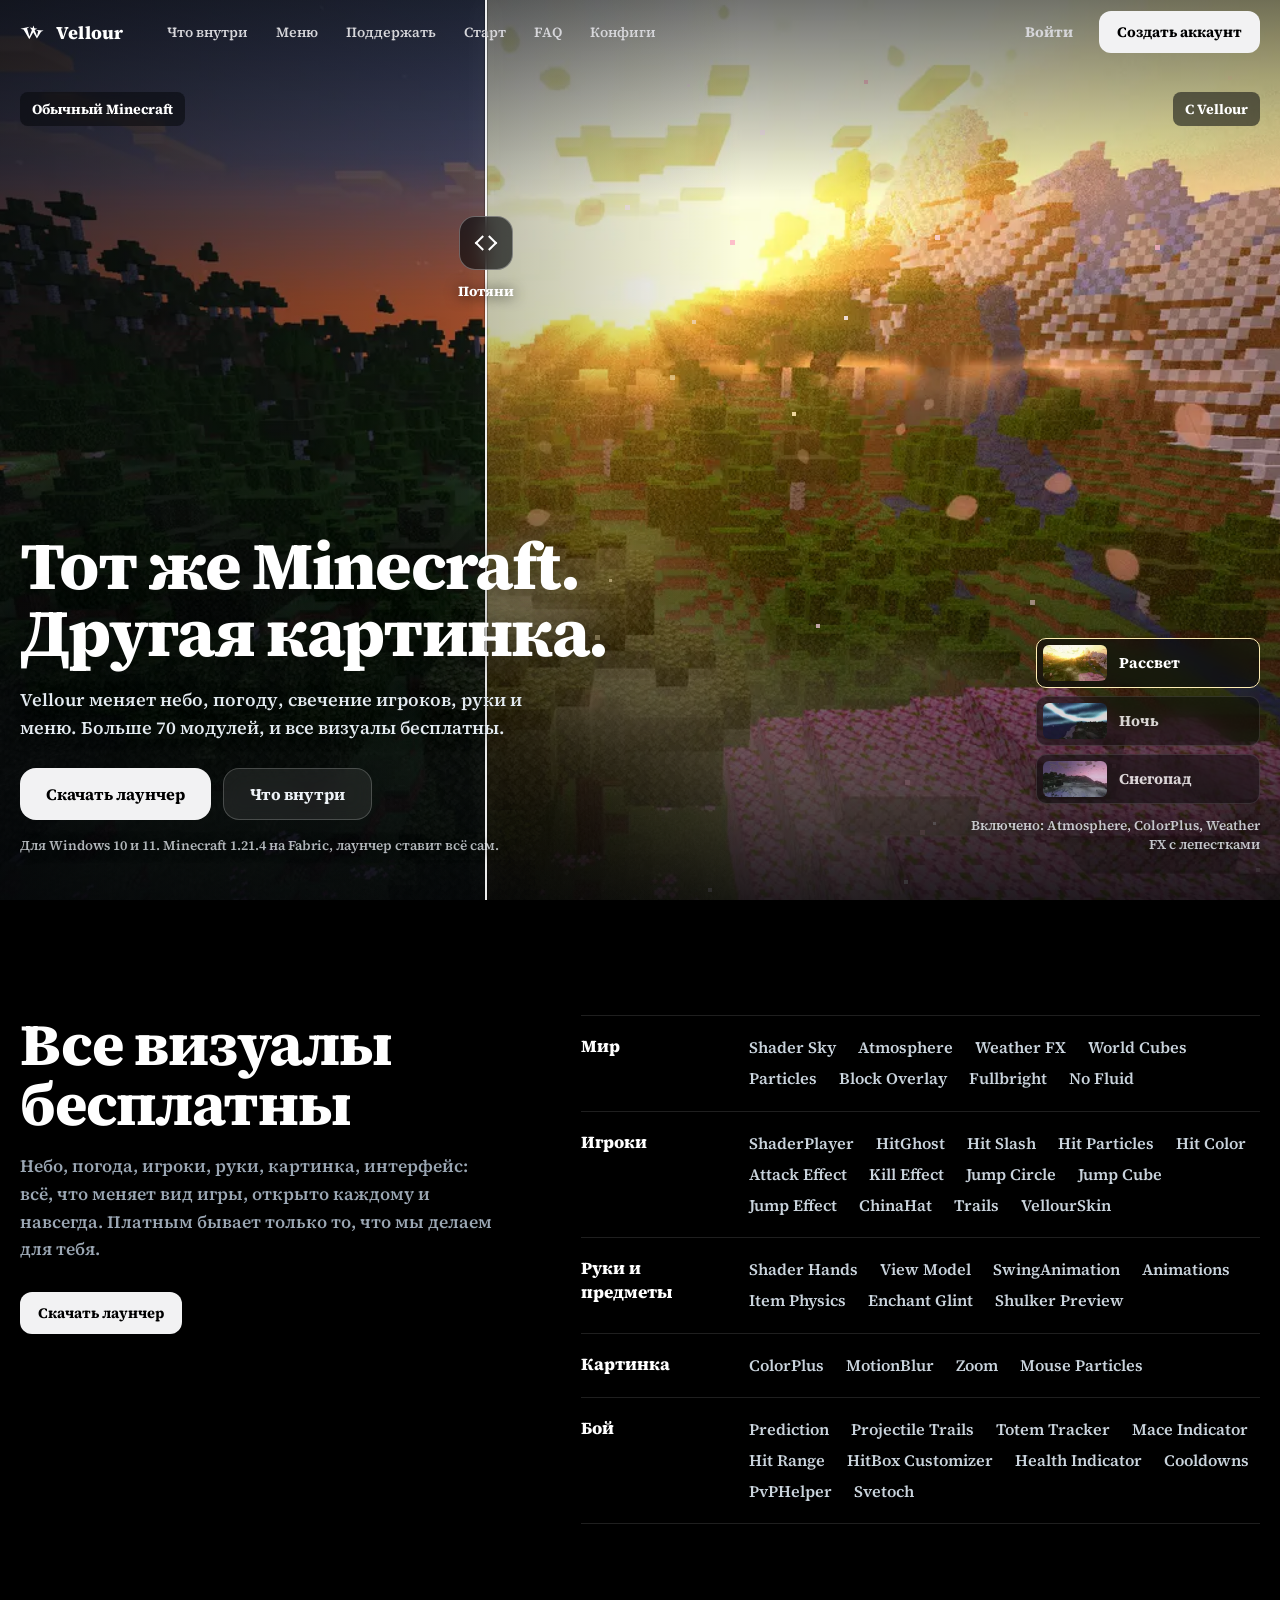
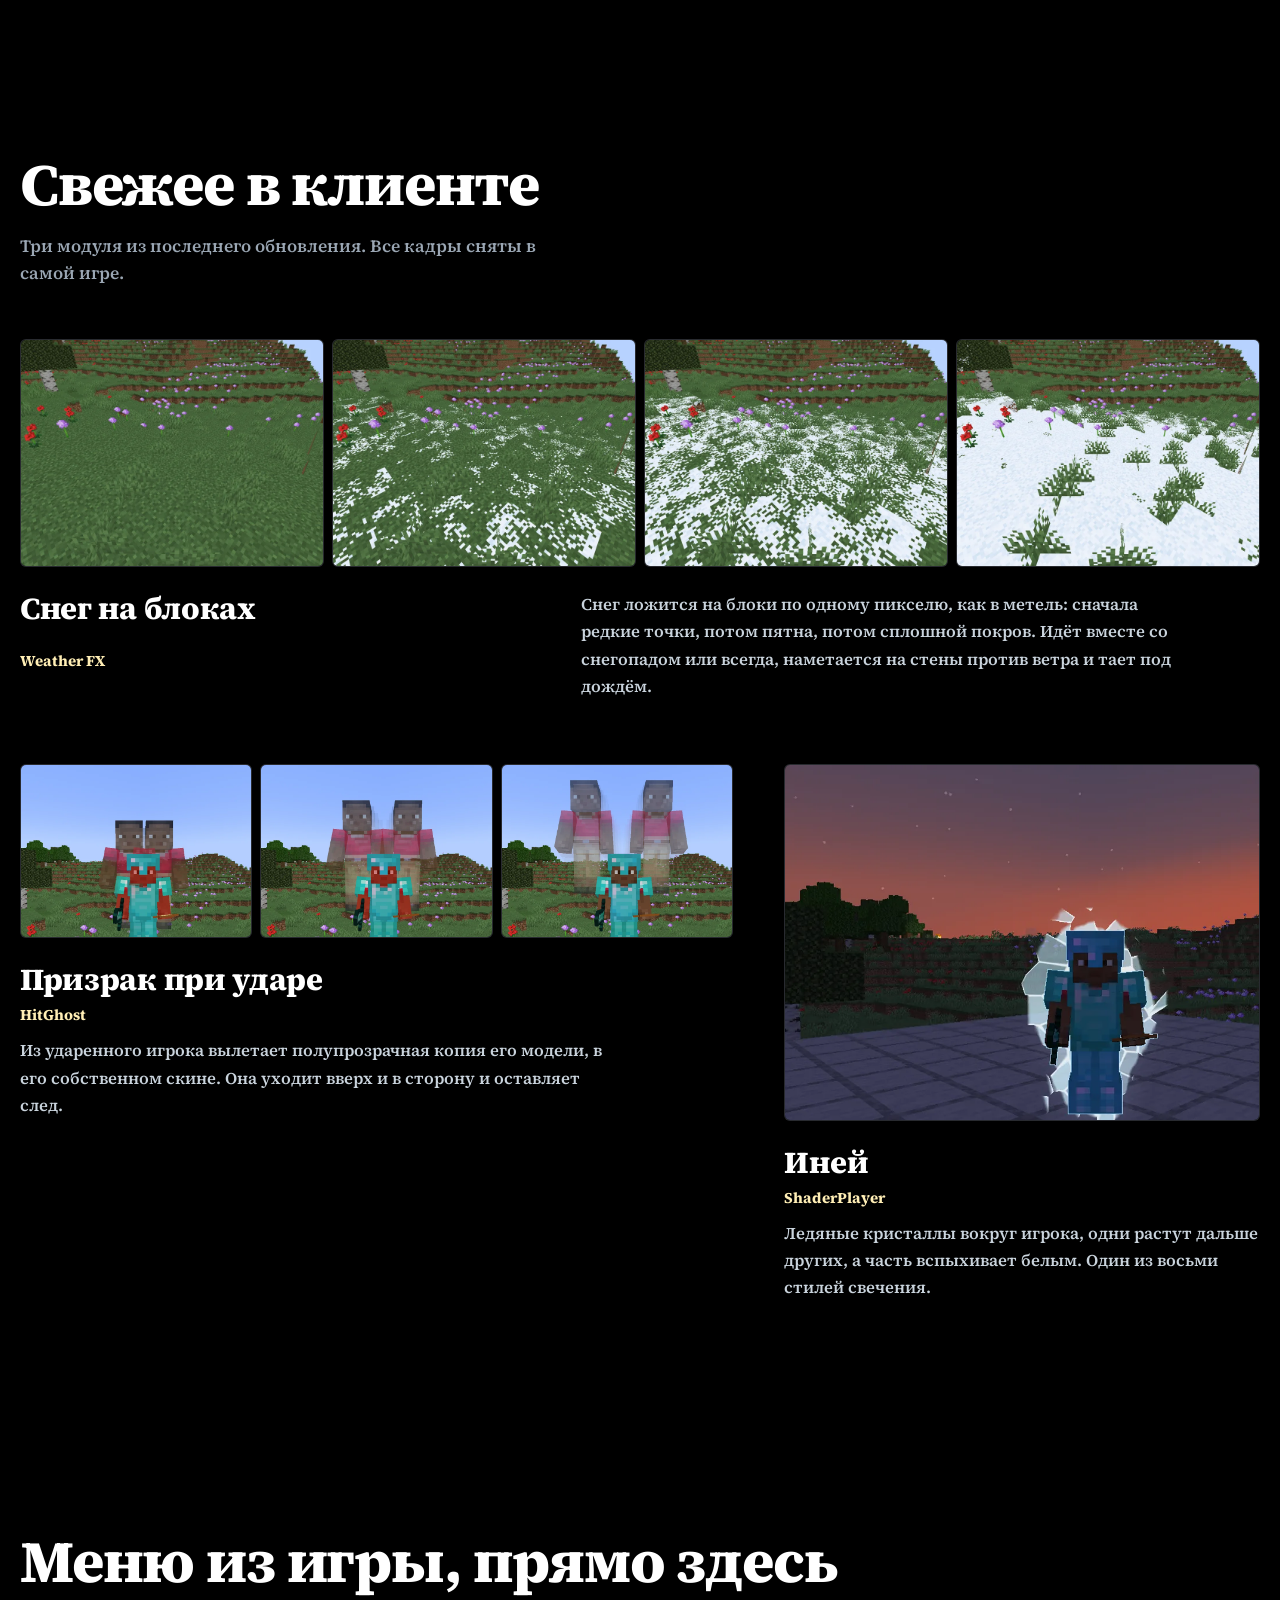
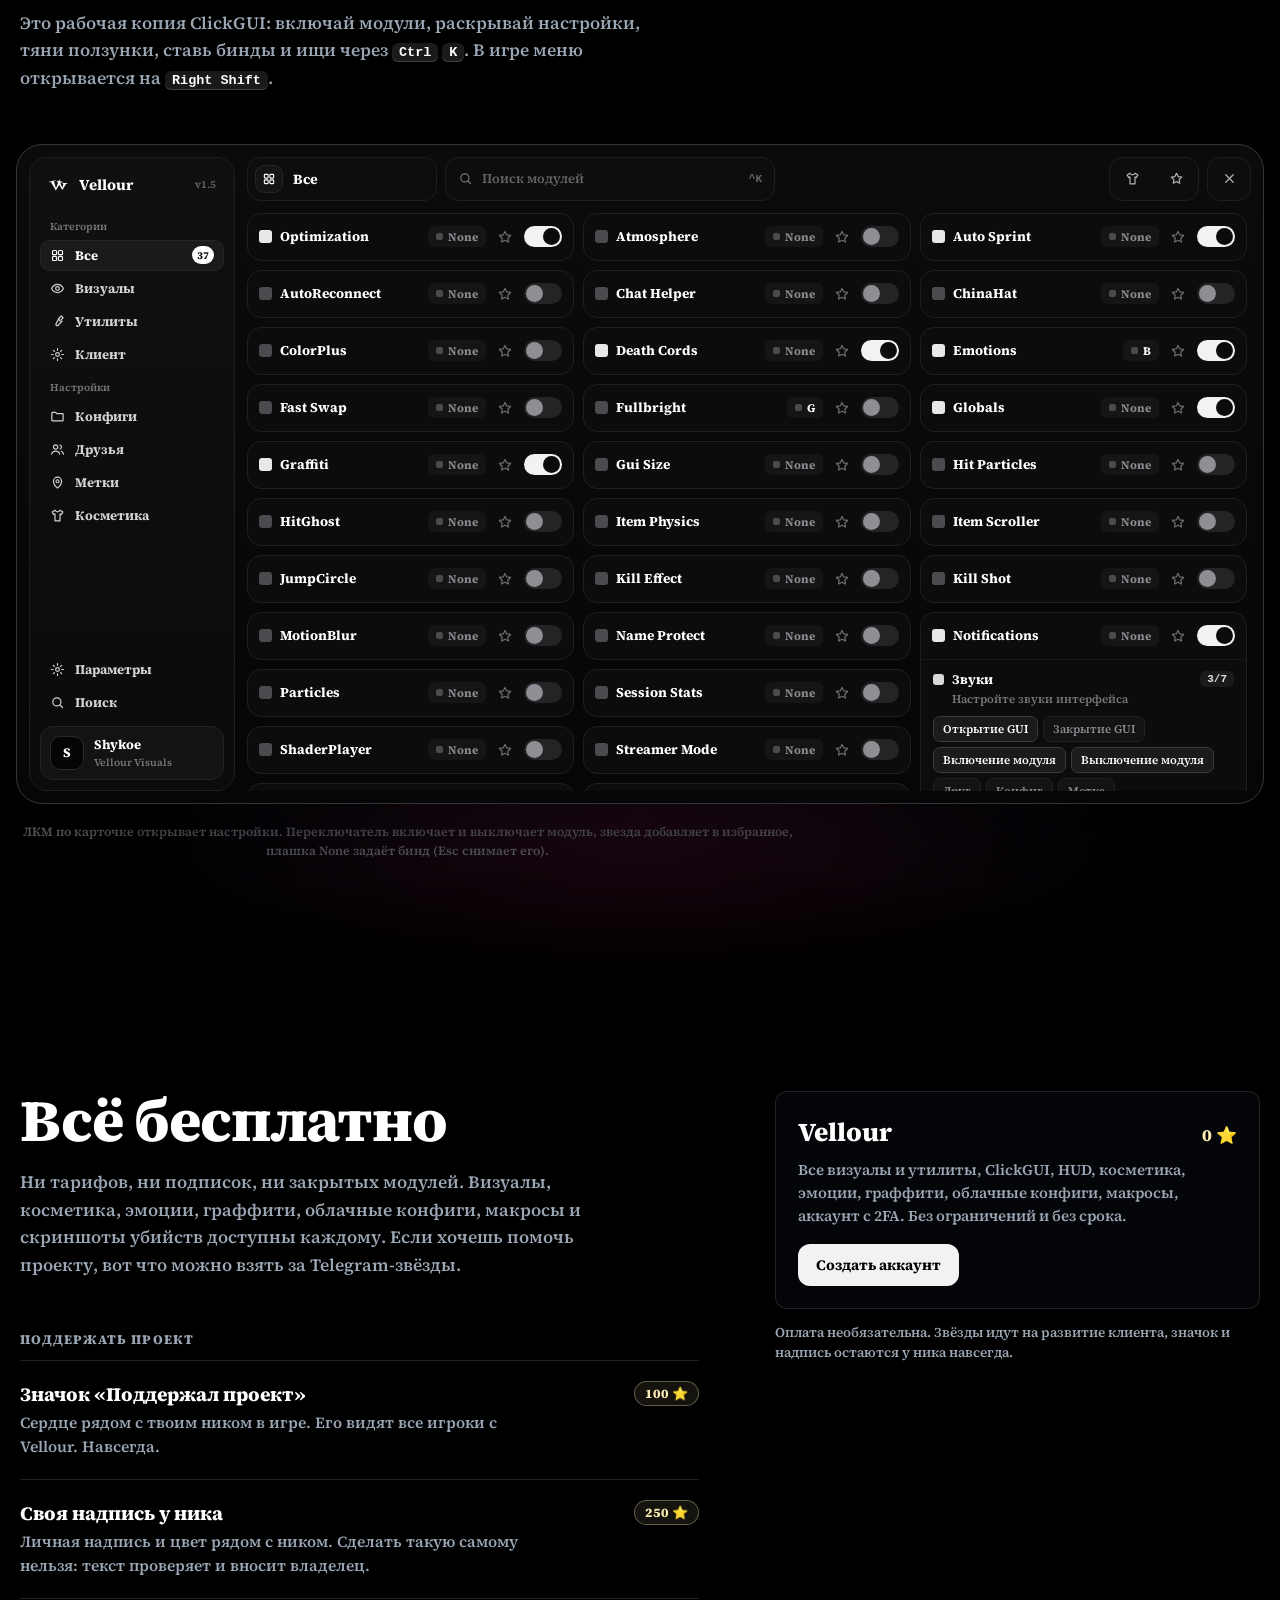
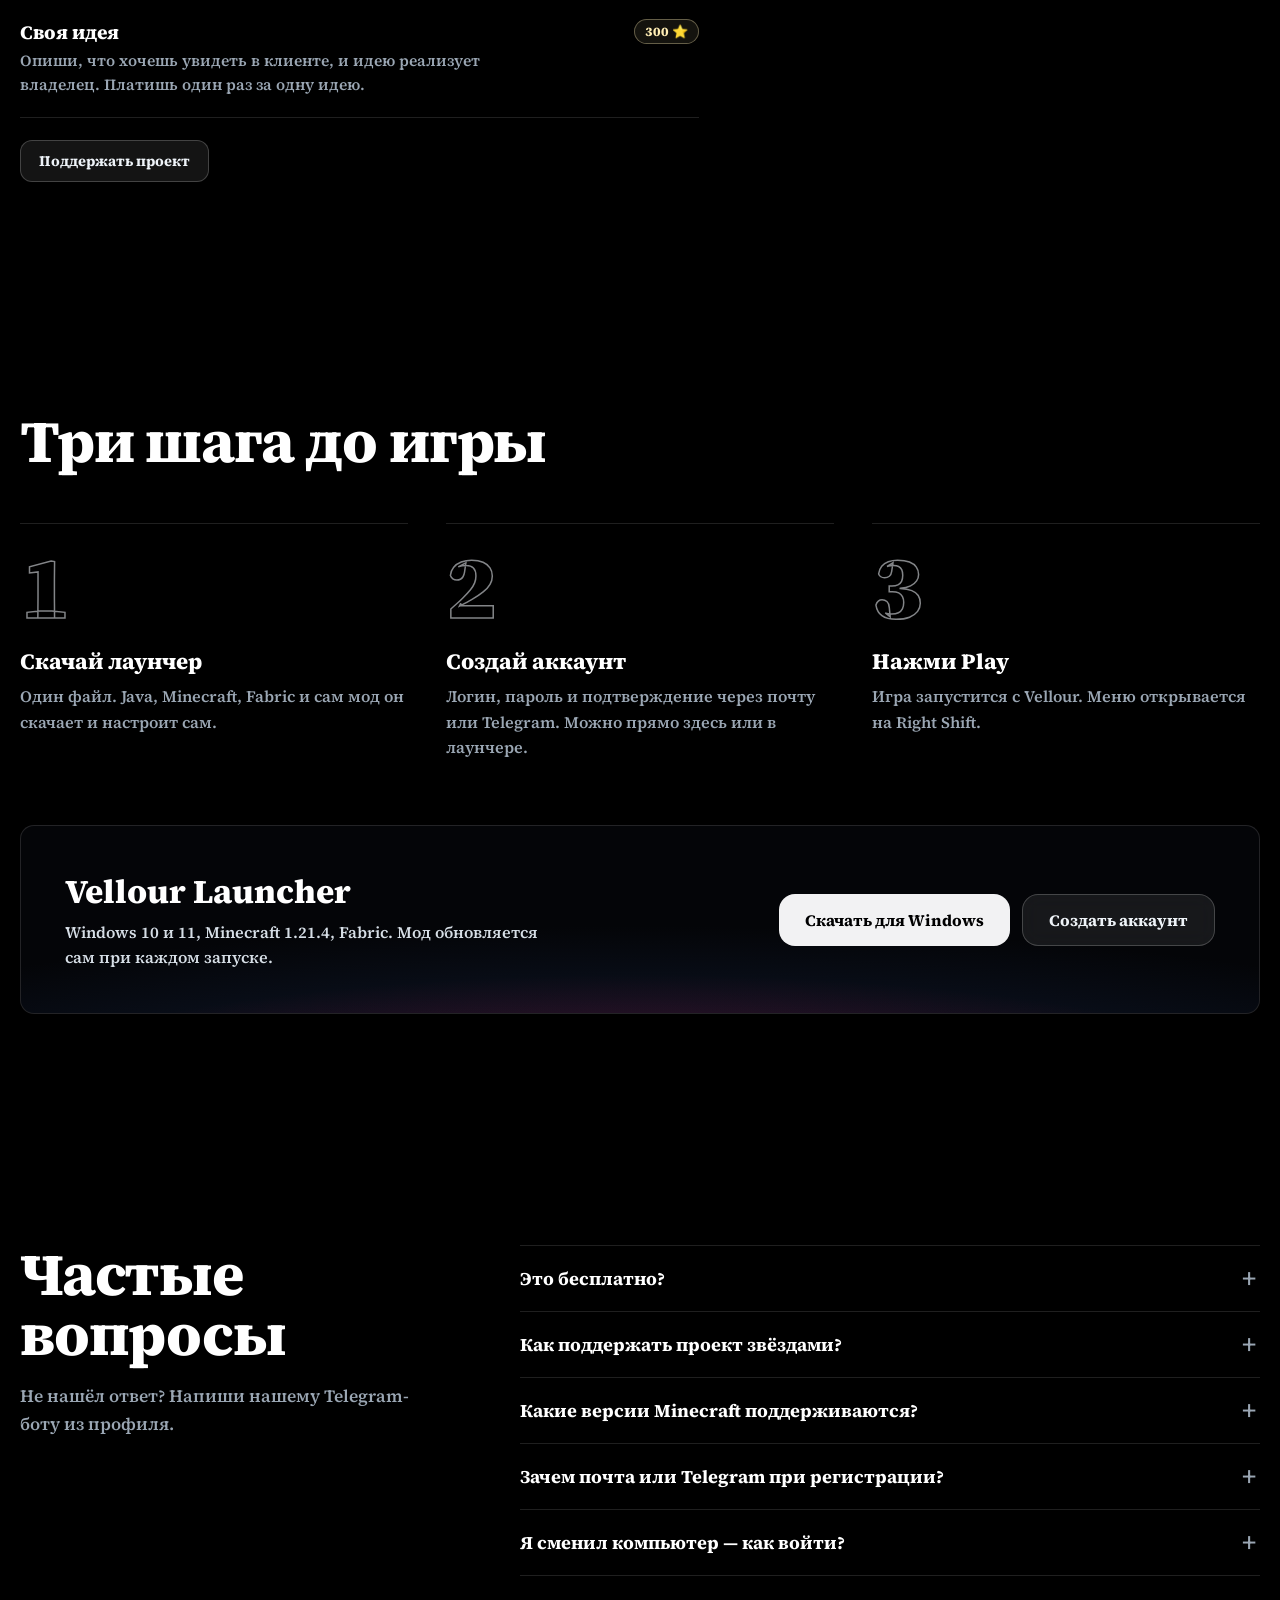
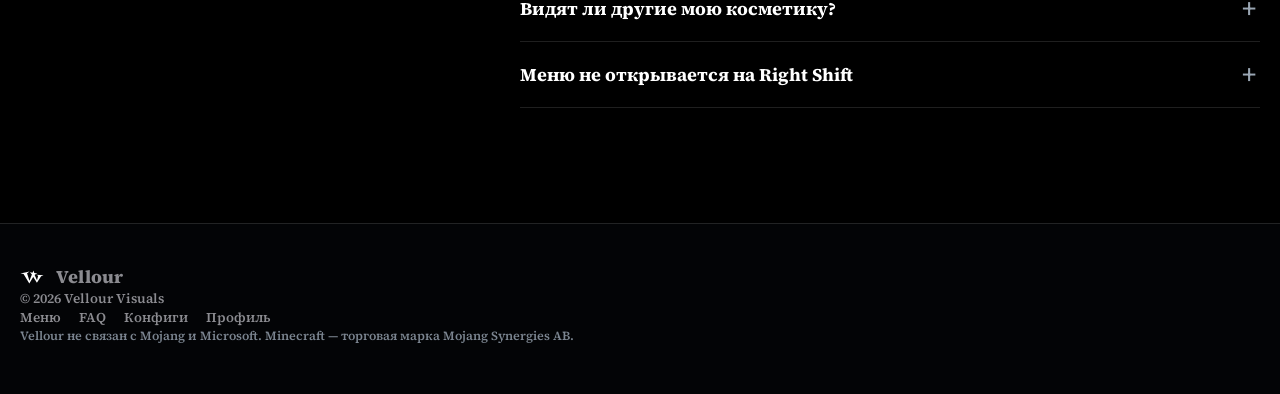
==== commit 75801afc: "Mirror of the site, 2026-11-13 00:02" ====
--- a/index.html
+++ b/index.html
@@ -4,15 +4,28 @@
   <script src="/assets/js/mirror.js"></script>
   <meta charset="utf-8">
   <meta name="viewport" content="width=device-width, initial-scale=1">
-  <title>Vellour — визуалы для Minecraft</title>
-  <meta name="description" content="Vellour — клиент визуалов для Minecraft 1.21.4 на Fabric: небо, погода, свечение игроков, руки и меню. Все визуалы бесплатны.">
+  <title>Vellour — бесплатные визуалы для Minecraft 1.21.4 (Fabric)</title>
+  <meta name="description" content="Vellour: бесплатные визуалы для Minecraft 1.21.4 на Fabric. Шейдерное небо, снег и дождь, свечение игроков, руки, HUD. Лаунчер сам всё ставит.">
+  <meta name="robots" content="index, follow, max-image-preview:large">
+  <link rel="canonical" href="https://vellour.github.io/">
   <meta name="theme-color" content="#05070a">
   <link rel="icon" type="image/svg+xml" href="/assets/img/favicon.svg">
   <link rel="icon" type="image/png" href="/assets/img/favicon.png">
-  <meta property="og:title" content="Vellour — визуалы для Minecraft">
-  <meta property="og:description" content="Небо, погода, свечение игроков, руки и меню. Все визуалы бесплатны.">
+  <meta property="og:type" content="website">
+  <meta property="og:site_name" content="Vellour">
+  <meta property="og:locale" content="ru_RU">
+  <meta property="og:url" content="https://vellour.github.io/">
+  <meta property="og:title" content="Vellour: бесплатные визуалы для Minecraft 1.21.4">
+  <meta property="og:description" content="Тот же Minecraft, другая картинка: шейдерное небо, снег по пикселям, лужи, свечение игроков и HUD. Лаунчер ставит всё сам, всё бесплатно.">
   <meta property="og:image" content="https://vellour.github.io/assets/img/og.jpg">
+  <meta property="og:image:width" content="1200">
+  <meta property="og:image:height" content="630">
+  <meta property="og:image:alt" content="Рассвет в Minecraft с Vellour: золотой свет, лепестки и дымка над лесом">
   <meta name="twitter:card" content="summary_large_image">
+  <meta name="twitter:title" content="Vellour: бесплатные визуалы для Minecraft 1.21.4">
+  <meta name="twitter:description" content="Шейдерное небо, снег по пикселям, лужи, свечение игроков и HUD. Лаунчер ставит всё сам, всё бесплатно.">
+  <meta name="twitter:image" content="https://vellour.github.io/assets/img/og.jpg">
+  <script type="application/ld+json">{"@context":"https://schema.org","@type":"SoftwareApplication","name":"Vellour","alternateName":"VellourVisuals","applicationCategory":"GameApplication","applicationSubCategory":"Minecraft client","operatingSystem":"Windows 10, Windows 11","inLanguage":"ru","url":"https://vellour.github.io/","image":"https://vellour.github.io/assets/img/og.jpg","description":"Бесплатные визуалы для Minecraft Java 1.21.4 на Fabric: шейдерное небо, снег и дождь, свечение игроков, руки, цветокоррекция, HUD. Лаунчер сам скачивает и настраивает всё нужное.","downloadUrl":"https://github.com/Sh1ziy/VellourVisuals/releases/latest/download/VellourLauncher.exe","offers":{"@type":"Offer","price":"0","priceCurrency":"RUB"}}</script>
   <link rel="preload" as="image" href="/assets/img/scenes/dawn-b.webp" imagesrcset="/assets/img/scenes/dawn-b-m.webp 1280w, /assets/img/scenes/dawn-b.webp 1920w" imagesizes="100vw" fetchpriority="high">
   <link rel="stylesheet" href="/assets/css/site.css">
   <link rel="stylesheet" href="/assets/css/landing.css">
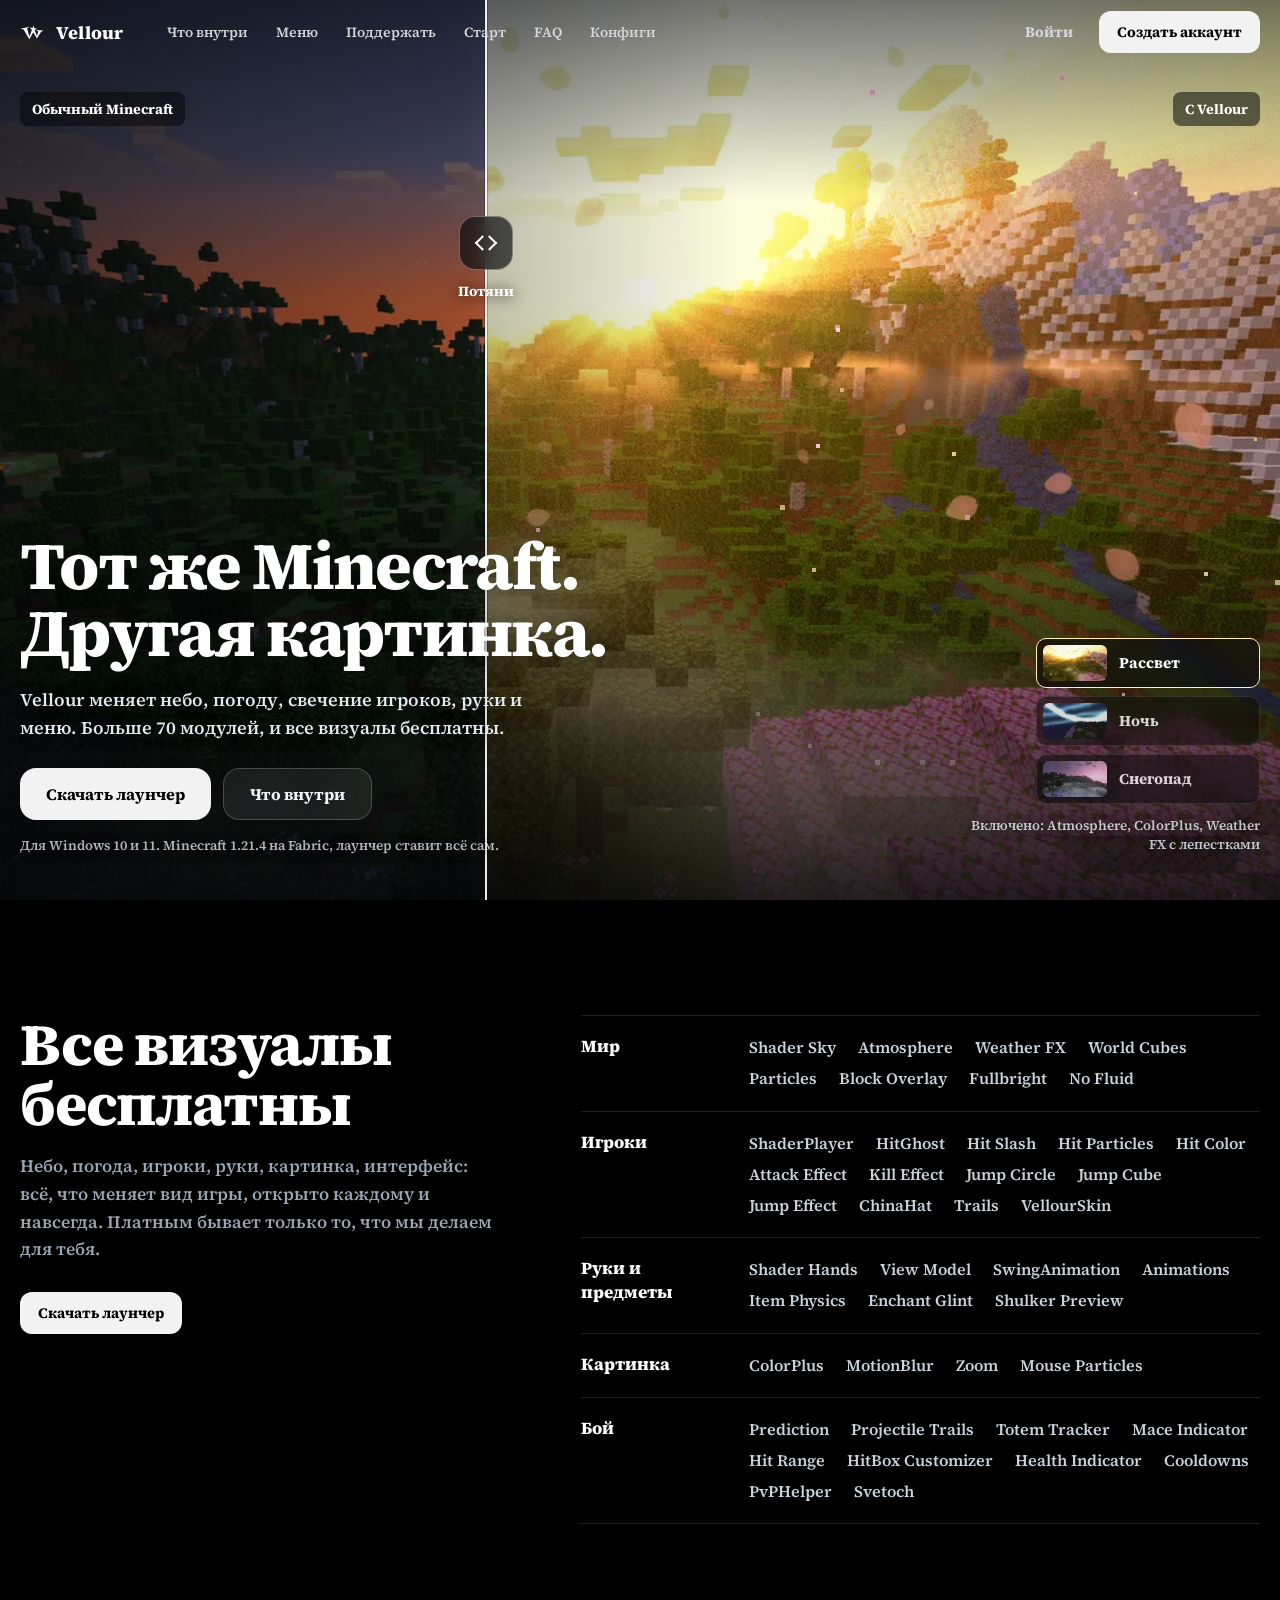
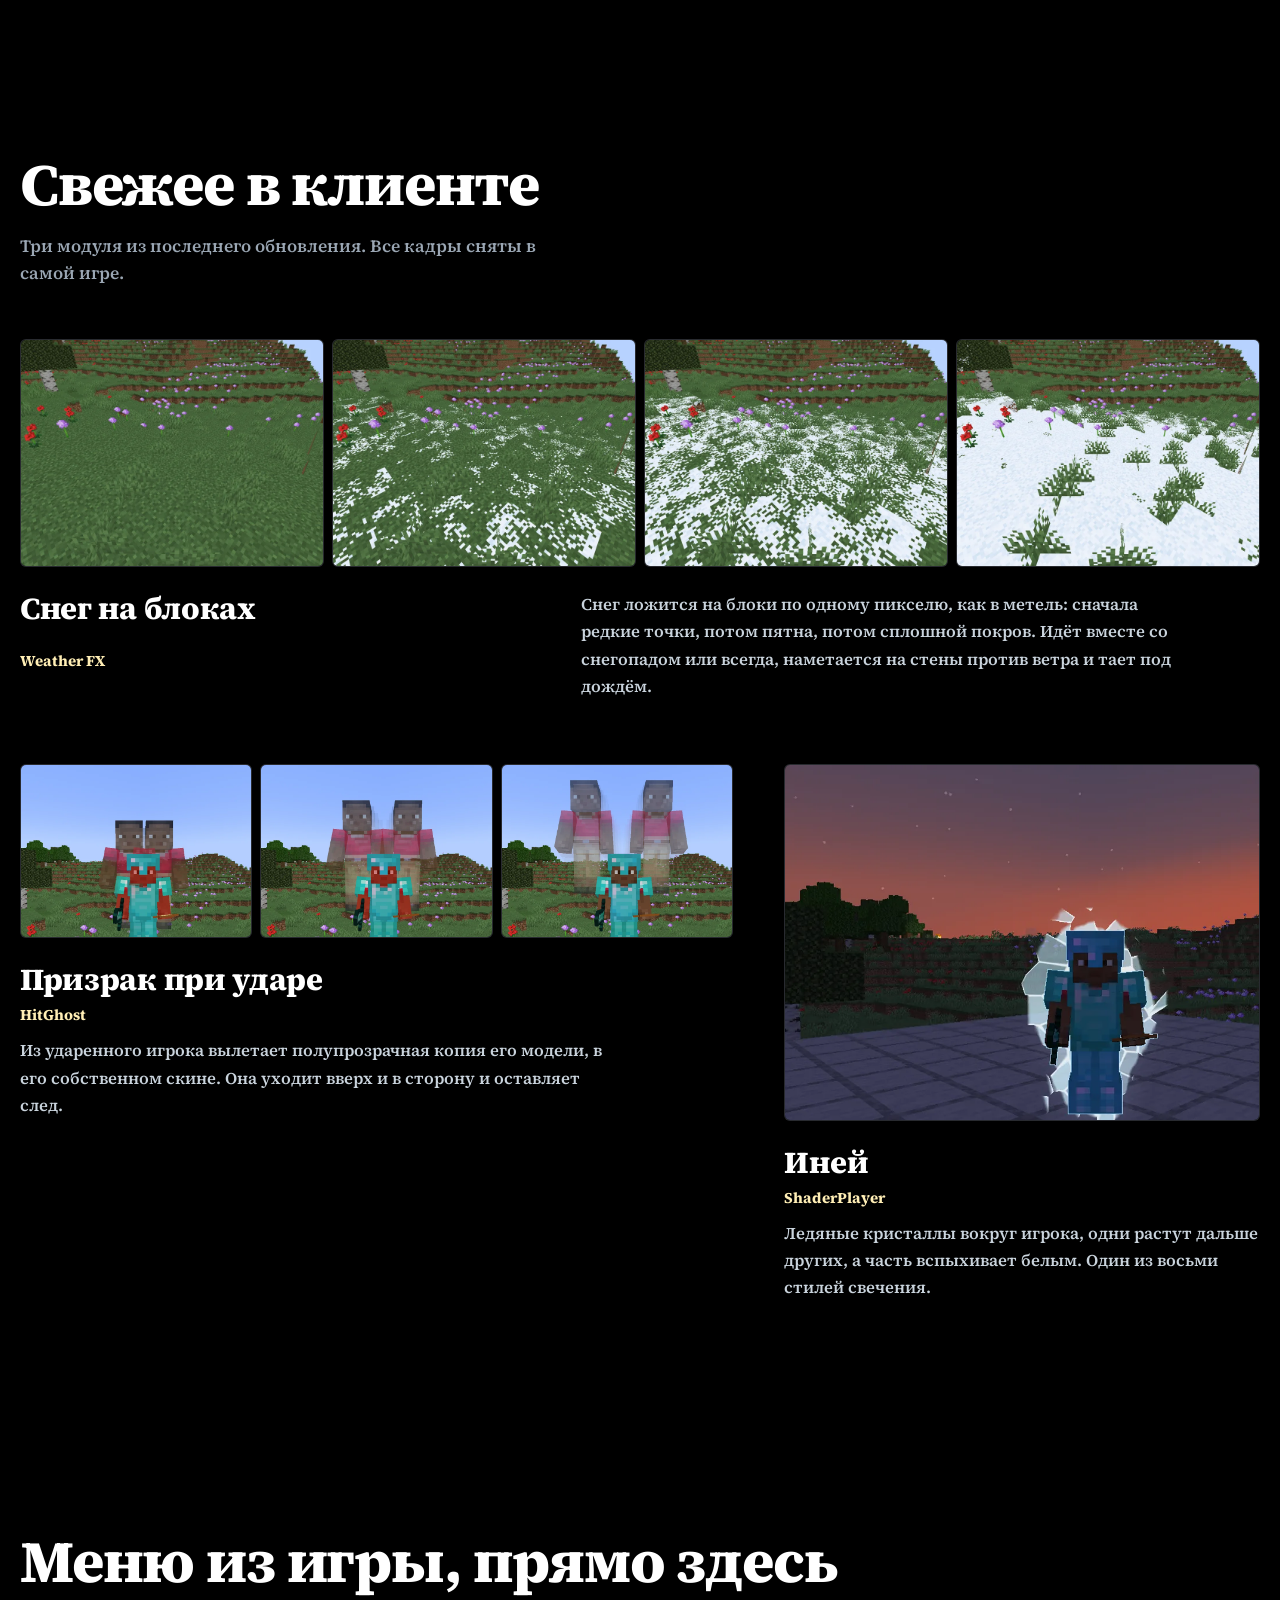
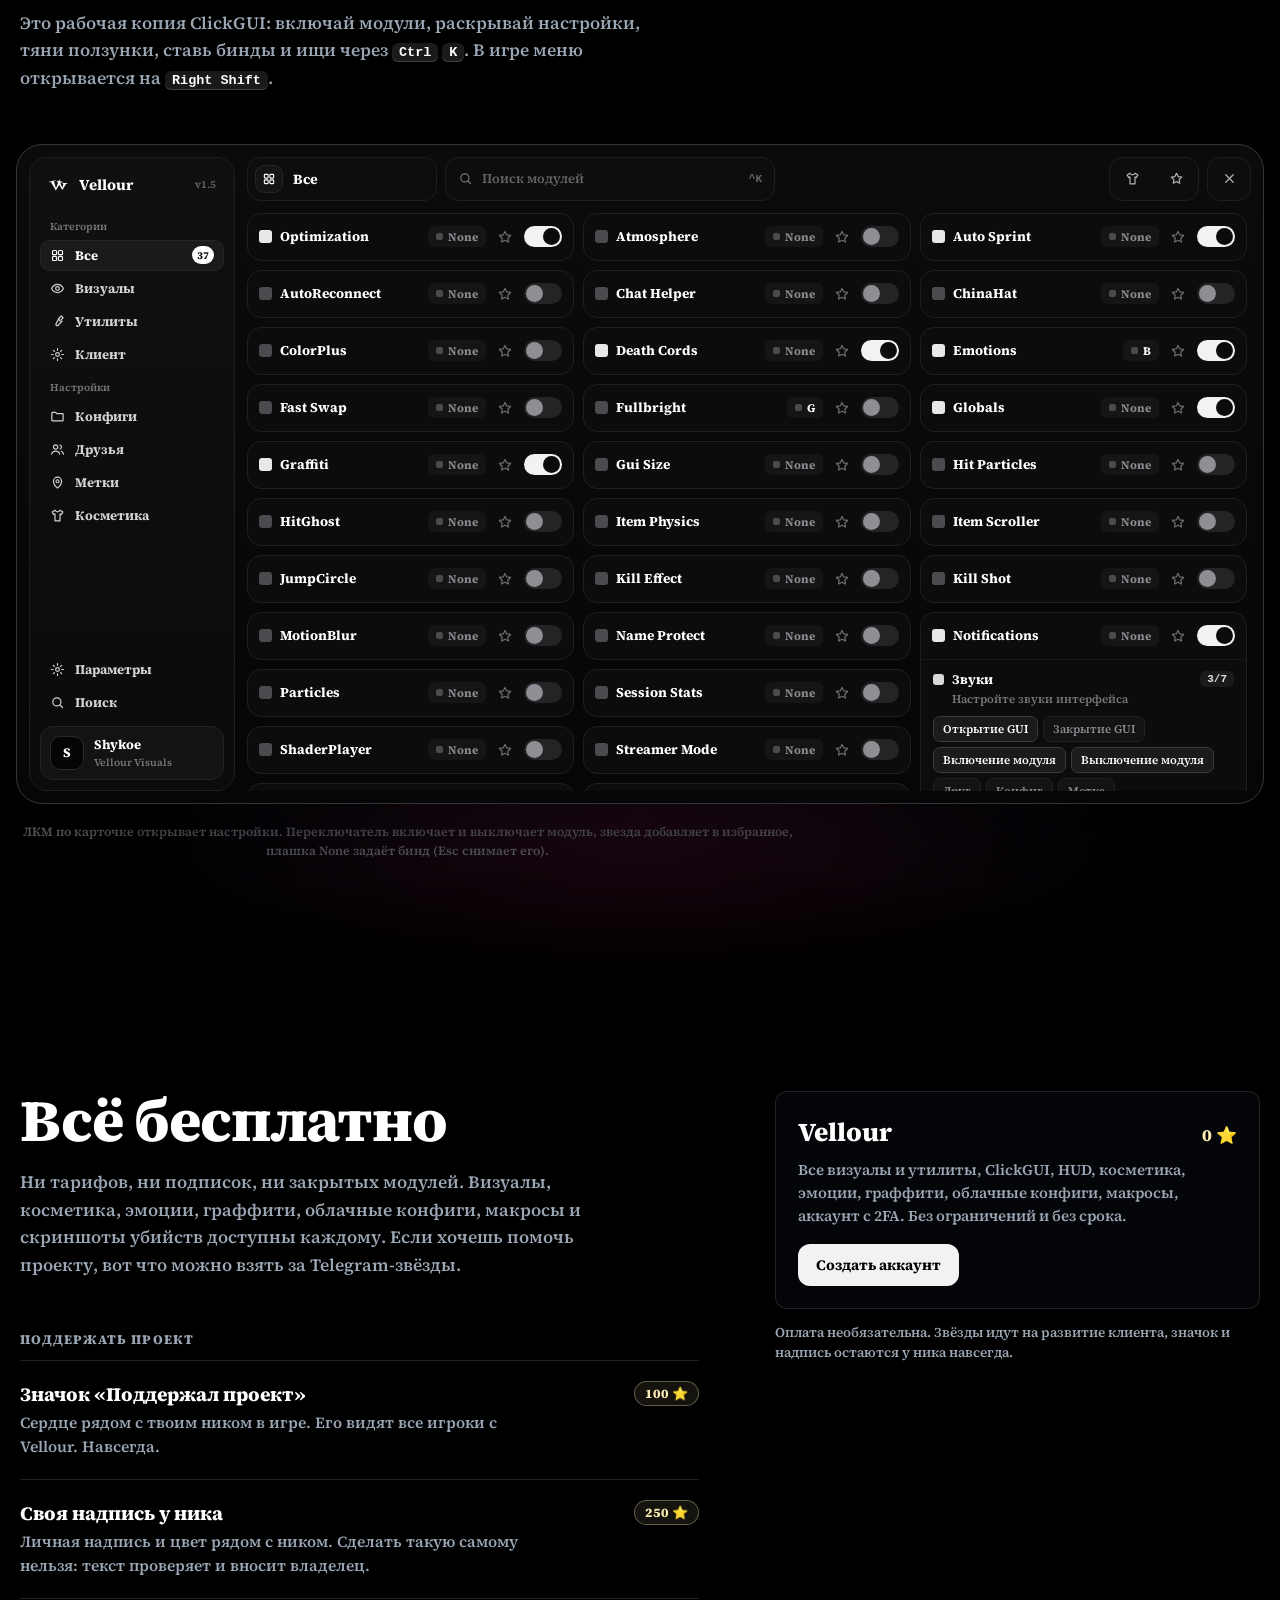
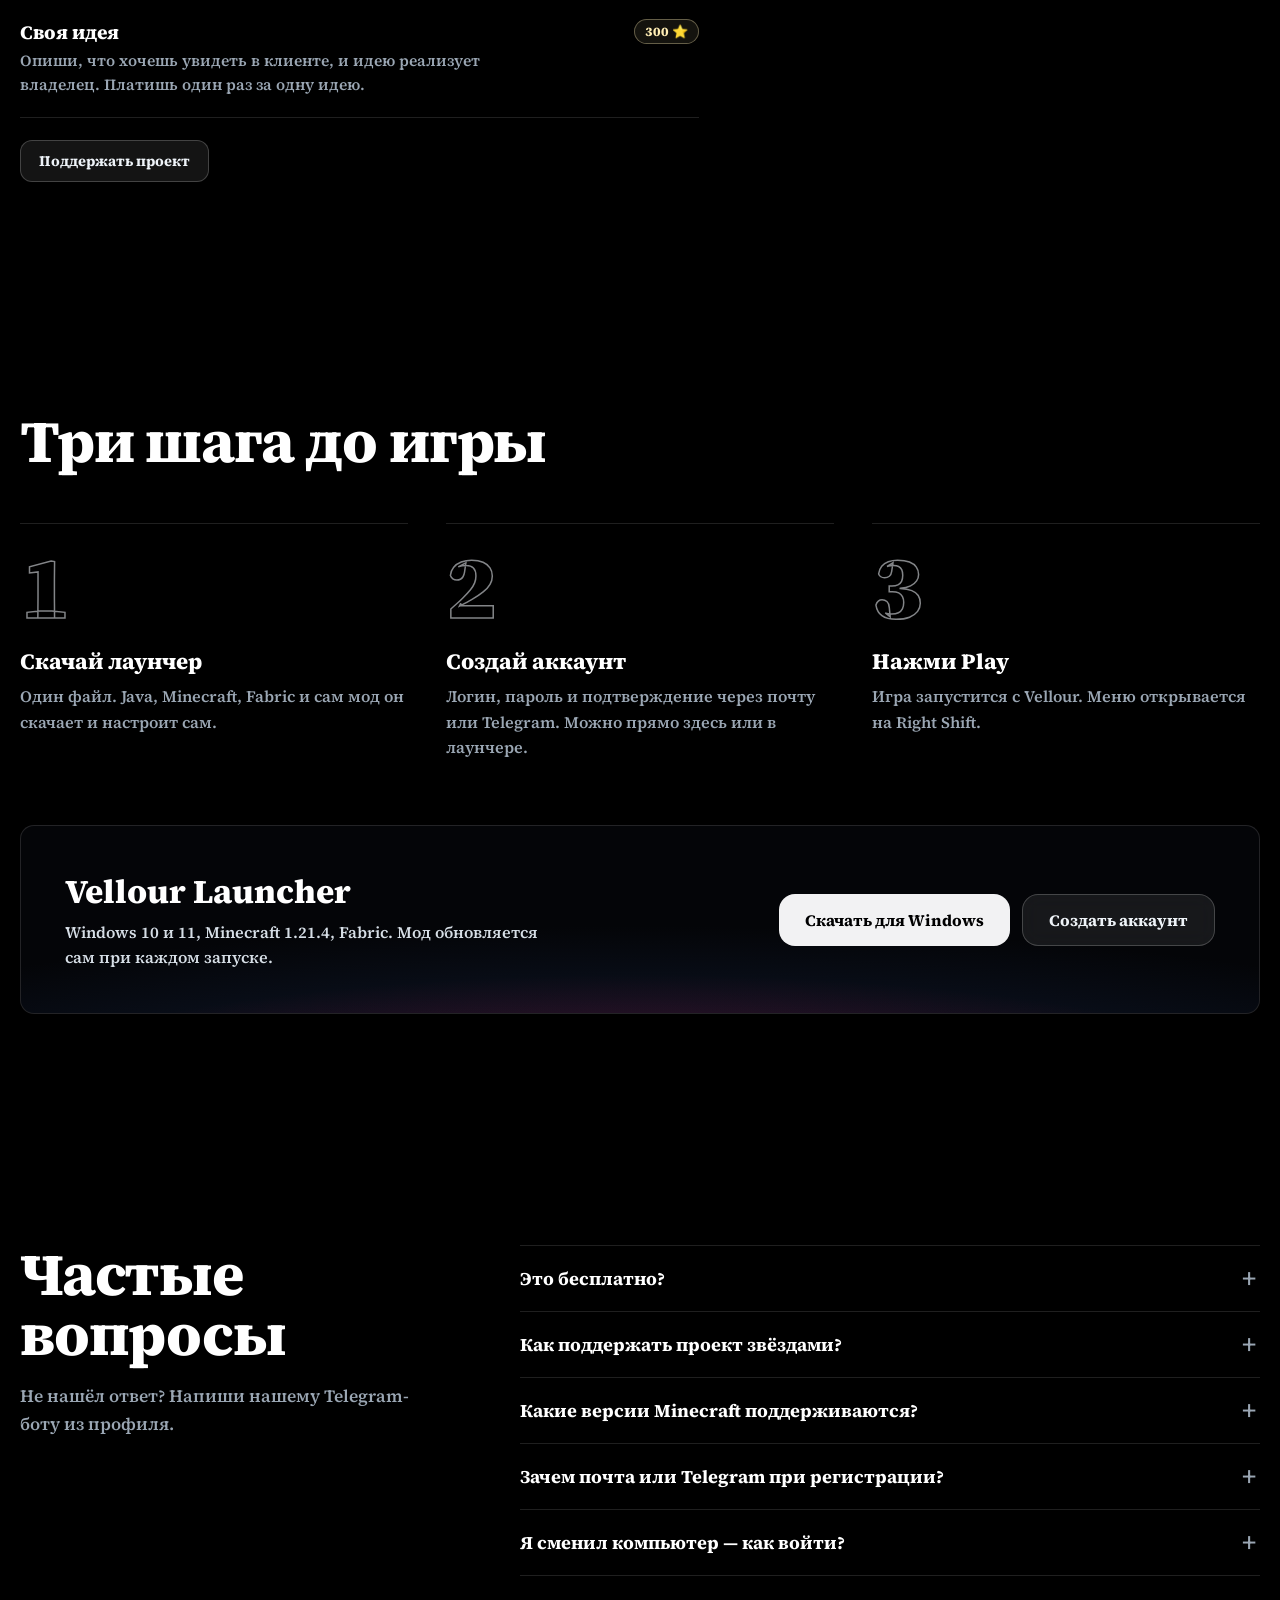
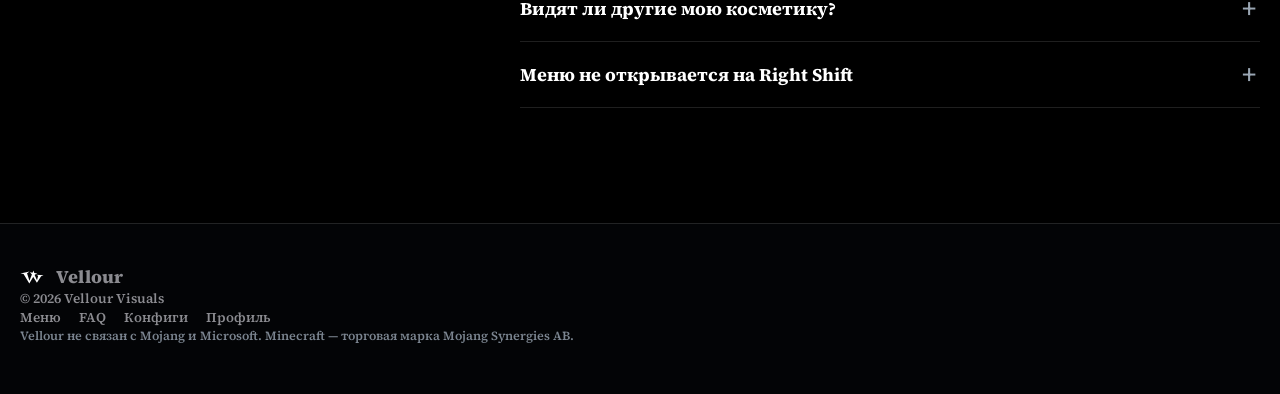
==== commit d7890ff2: "Mirror of the site, 2026-11-13 04:03" ====
--- a/index.html
+++ b/index.html
@@ -25,7 +25,7 @@
   <meta name="twitter:title" content="Vellour: бесплатные визуалы для Minecraft 1.21.4">
   <meta name="twitter:description" content="Шейдерное небо, снег по пикселям, лужи, свечение игроков и HUD. Лаунчер ставит всё сам, всё бесплатно.">
   <meta name="twitter:image" content="https://vellour.github.io/assets/img/og.jpg">
-  <script type="application/ld+json">{"@context":"https://schema.org","@type":"SoftwareApplication","name":"Vellour","alternateName":"VellourVisuals","applicationCategory":"GameApplication","applicationSubCategory":"Minecraft client","operatingSystem":"Windows 10, Windows 11","inLanguage":"ru","url":"https://vellour.github.io/","image":"https://vellour.github.io/assets/img/og.jpg","description":"Бесплатные визуалы для Minecraft Java 1.21.4 на Fabric: шейдерное небо, снег и дождь, свечение игроков, руки, цветокоррекция, HUD. Лаунчер сам скачивает и настраивает всё нужное.","downloadUrl":"https://github.com/Sh1ziy/VellourVisuals/releases/latest/download/VellourLauncher.exe","offers":{"@type":"Offer","price":"0","priceCurrency":"RUB"}}</script>
+  <script type="application/ld+json">{"@context":"https://schema.org","@type":"SoftwareApplication","name":"Vellour","alternateName":"VellourVisuals","applicationCategory":"GameApplication","applicationSubCategory":"Minecraft client","operatingSystem":"Windows 10, Windows 11","inLanguage":"ru","url":"https://vellour.github.io/","image":"https://vellour.github.io/assets/img/og.jpg","description":"Бесплатные визуалы для Minecraft Java 1.21.4 на Fabric: шейдерное небо, снег и дождь, свечение игроков, руки, цветокоррекция, HUD. Лаунчер сам скачивает и настраивает всё нужное.","downloadUrl":"https://github.com/Vellour/VellourVisuals/releases/latest/download/VellourLauncher.exe","offers":{"@type":"Offer","price":"0","priceCurrency":"RUB"}}</script>
   <link rel="preload" as="image" href="/assets/img/scenes/dawn-b.webp" imagesrcset="/assets/img/scenes/dawn-b-m.webp 1280w, /assets/img/scenes/dawn-b.webp 1920w" imagesizes="100vw" fetchpriority="high">
   <link rel="stylesheet" href="/assets/css/site.css">
   <link rel="stylesheet" href="/assets/css/landing.css">
